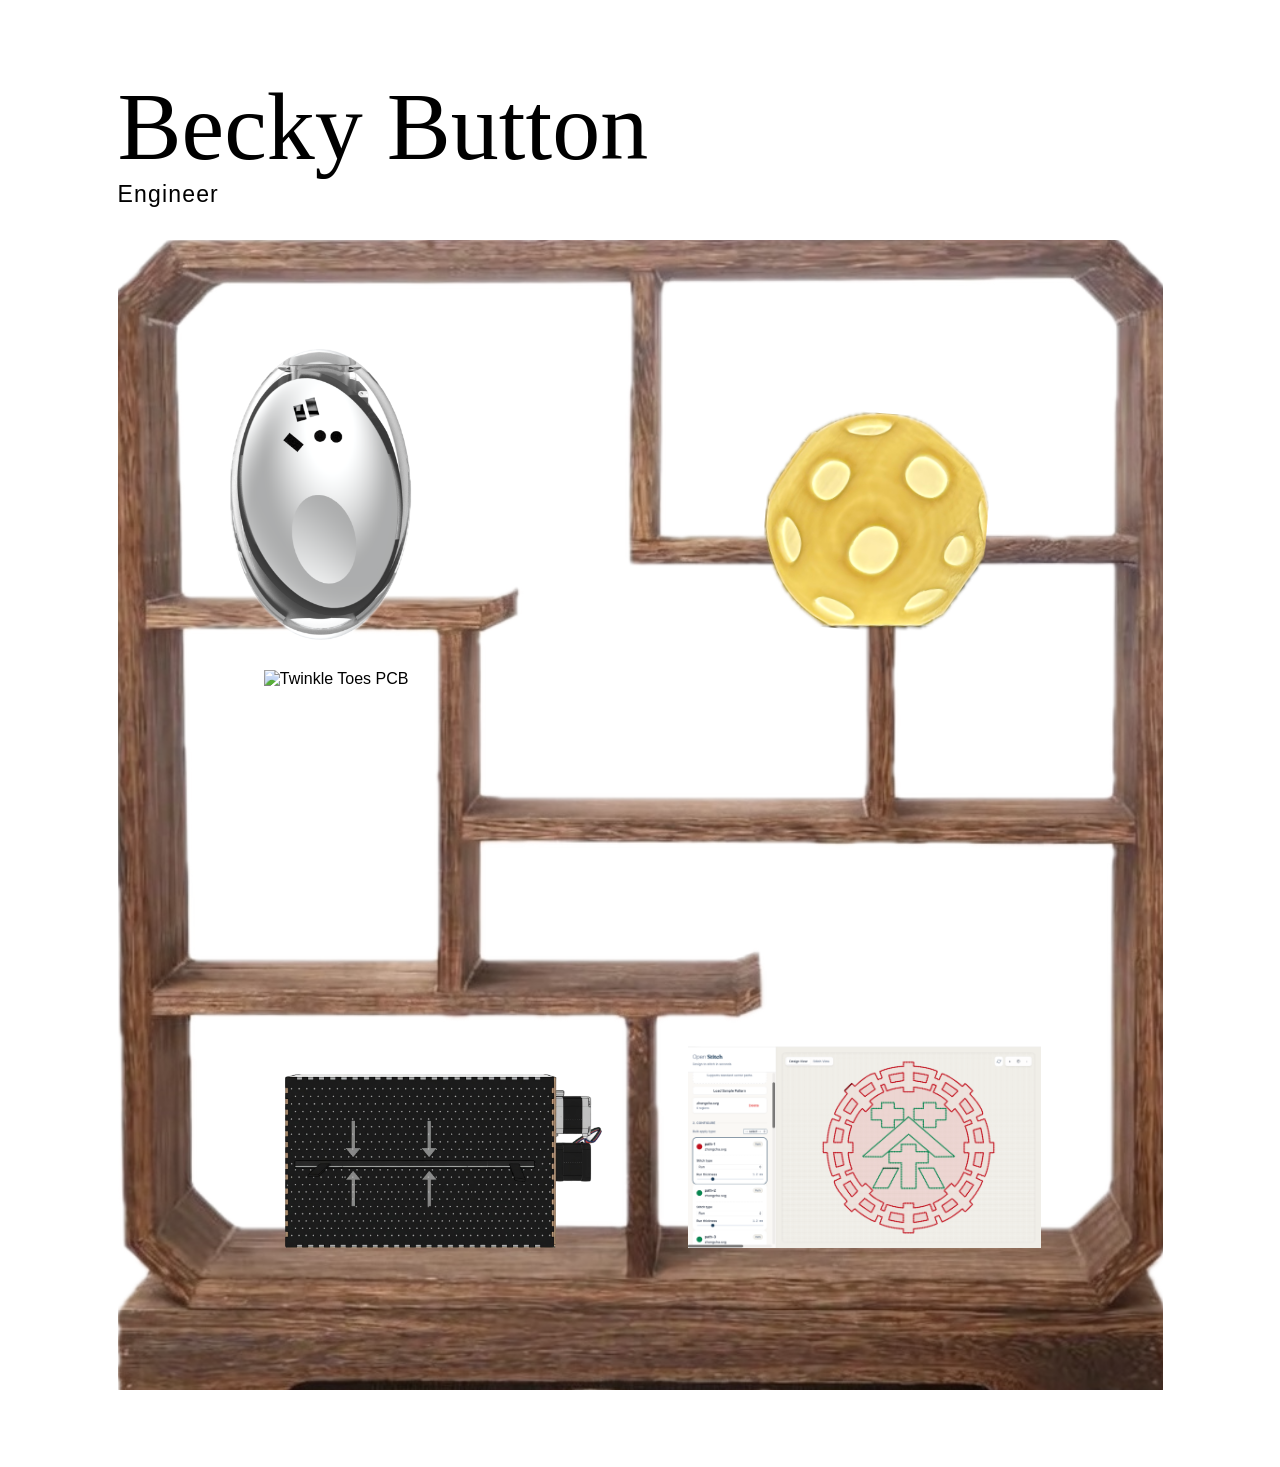
==== index.html @ abdf3cfd "Initial commit" ====
<!DOCTYPE html>
<html lang="en">
<head>
  <meta charset="UTF-8" />
  <meta name="viewport" content="width=device-width, initial-scale=1.0" />
  <title>Becky Button</title>
  <style>
    *, *::before, *::after { box-sizing: border-box; margin: 0; padding: 0; }

    body {
      background: #fff;
      font-family: sans-serif;
      min-height: 100vh;
    }

    .page {
      max-width: 1165px;
      margin: 0 auto;
      padding: clamp(24px, 6vw, 80px) clamp(16px, 5vw, 60px);
    }

    /* ---- Header ---- */
    .site-header {
      margin-bottom: clamp(12px, 2.5vw, 32px);
    }

    .name {
      font-family: 'Baskerville', 'Palatino Linotype', serif;
      font-size: clamp(36px, 8.5vw, 96px);
      font-weight: normal;
      color: #000;
      line-height: 1.05;
    }

    .role {
      font-family: 'Futura', 'Century Gothic', sans-serif;
      font-size: clamp(13px, 1.8vw, 24px);
      font-weight: 500;
      color: #000;
      letter-spacing: 0.05em;
      margin-top: 0.15em;
    }

    /* ---- Shelf ---- */
    /* The shelf image is 817×899 — we lock that aspect ratio so items
       positioned in % always land in the right shelf compartments */
    .shelf {
      position: relative;
      width: 100%;
      aspect-ratio: 817 / 899;
      overflow: hidden;
    }

    /* Replicate the exact Figma crop: the shelf image is larger than its
       container and positioned with specific offsets — percentages keep
       this identical at every viewport width. */
    .shelf-bg {
      position: absolute;
      width: 126.32%;
      height: 114.67%;
      left: -13.71%;
      top: -8.4%;
      pointer-events: none;
      display: block;
    }

    /* ---- Project items (% coords relative to shelf) ----
       All values derived from Figma px positions offset by the shelf origin (348, 288).
       left%  = (item_left  - 348) / 817
       top%   = (item_top   - 288) / 899
       width% = item_width  / 817
       height%= item_height / 899                          */

    .project-item {
      position: absolute;
      cursor: pointer;
      transition: transform 0.18s ease, filter 0.18s ease;
    }
    .project-item:hover {
      transform: scale(1.07);
      filter: brightness(1.08) drop-shadow(0 4px 12px rgba(0,0,0,0.18));
      z-index: 10;
    }
    .project-item img {
      width: 100%;
      height: 100%;
      object-fit: cover;
      display: block;
    }

    /* Silver wearable device — top-left compartment */
    .proj-device {
      left:   10.77%;
      top:     9.5%;    /* pushed down to sit on shelf board */
      width:  17.38%;
      height: 25.25%;
    }

    /* Lamp — top-right compartment, slight rotation */
    .proj-pickleball {
      left:   61.20%;
      top:    14.3%;    /* shorter than puck so needs more offset to reach same board */
      width:  22.89%;
      height: 20.36%;   /* 183/899 */
      display: flex;
      align-items: center;
      justify-content: center;
    }
    .proj-pickleball .inner {
      transform: rotate(4.49deg);
      width: 93%;
      height: 93%;
    }
    .proj-pickleball .inner img { object-fit: cover; }

    /* Twinkle Toes PCB — middle-left compartment */
    .proj-twinkle {
      left:   14%;      /* shifted right to clear inner left frame */
      top:    37.37%;
      width:  19.71%;
      height: 26.92%;
    }

    /* Braille printer — bottom-left */
    .proj-led {
      left:   16%;      /* shifted right to clear inner left frame */
      top:    72.52%;
      width:  31.09%;   /* 254/817 */
      height: 15.13%;   /* 136/899 */
      overflow: hidden;
    }
    .proj-led img {
      position: absolute;
      width: 106.36%;
      height: 166.31%;
      left: -6.36%;
      top: -38.35%;
      object-fit: cover;
    }

    /* Tea app — bottom-right */
    .proj-tea {
      left:   54.59%;   /* (794-348)/817 */
      top:    70.08%;   /* (918-288)/899 */
      width:  33.78%;   /* 276/817 */
      height: 17.57%;   /* 158/899 */
      overflow: hidden;
    }
    .proj-tea img {
      position: absolute;
      width: 100%;
      height: 109.97%;
      left: 0;
      top: -9.97%;
    }

    /* ---- Modal ---- */
    .modal-overlay {
      display: none;
      position: fixed;
      inset: 0;
      background: rgba(0,0,0,0.55);
      z-index: 100;
      align-items: center;
      justify-content: center;
      padding: 16px;
    }
    .modal-overlay.open { display: flex; }

    .modal {
      background: #fff;
      border-radius: 4px;
      max-width: 560px;
      width: 100%;
      max-height: 90vh;
      overflow-y: auto;
      padding: clamp(24px, 5vw, 44px);
      position: relative;
      box-shadow: 0 8px 40px rgba(0,0,0,0.18);
    }

    .modal-close {
      position: absolute;
      top: 14px;
      right: 18px;
      background: none;
      border: none;
      font-size: 22px;
      cursor: pointer;
      color: #555;
      line-height: 1;
      padding: 4px;
    }
    .modal-close:hover { color: #000; }

    .modal-image {
      width: 100%;
      max-height: 220px;
      object-fit: contain;
      margin-bottom: 20px;
      display: block;
    }

    .modal-title {
      font-family: 'Baskerville', 'Palatino Linotype', serif;
      font-size: clamp(22px, 4vw, 32px);
      font-weight: normal;
      color: #000;
      margin-bottom: 8px;
    }

    .modal-tags {
      display: flex;
      flex-wrap: wrap;
      gap: 6px;
      margin-bottom: 14px;
    }
    .modal-tag {
      font-family: 'Futura', 'Century Gothic', sans-serif;
      font-size: 11px;
      font-weight: 500;
      letter-spacing: 0.08em;
      text-transform: uppercase;
      color: #666;
      border: 1px solid #ccc;
      border-radius: 2px;
      padding: 3px 8px;
    }

    .modal-desc {
      font-family: Georgia, 'Times New Roman', serif;
      font-size: clamp(14px, 2vw, 16px);
      line-height: 1.65;
      color: #333;
    }
  </style>
</head>
<body>

<div class="page">

  <header class="site-header">
    <h1 class="name">Becky Button</h1>
    <p class="role">Engineer</p>
  </header>

  <div class="shelf">
    <img class="shelf-bg" src="15e05ee9c5a6f8ea807161f338e129a3e200f260.png" alt="" />

    <div class="project-item proj-device" data-project="device">
      <img src="fdf3472b8e5757c0d00891bfd23f6e26236eea90.png" alt="Wearable device" />
    </div>

    <div class="project-item proj-pickleball" data-project="pickleball">
      <div class="inner">
        <img src="c52bd55dc40f4c41d59558c739b89c67c72d1523.png" alt="Pickleball sensor" />
      </div>
    </div>

    <div class="project-item proj-twinkle" data-project="twinkle">
      <img src="2e9c956df68310be3393d81b1a1d2290e4c0c469.png" alt="Twinkle Toes PCB" />
    </div>

    <div class="project-item proj-led" data-project="led">
      <img src="aa6b4d617f01a3a42998798e122c8e8a02d0b8be.png" alt="LED matrix panel" />
    </div>

    <div class="project-item proj-tea" data-project="tea">
      <img src="e617713c7713bde361e18ce07e459a3e6f1063e1.png" alt="Tea sourcing app" />
    </div>
  </div>

</div>

<!-- Modal -->
<div class="modal-overlay" id="modal-overlay" role="dialog" aria-modal="true">
  <div class="modal" id="modal">
    <button class="modal-close" id="modal-close" aria-label="Close">&#x2715;</button>
    <img class="modal-image" id="modal-image" src="" alt="" />
    <h2 class="modal-title" id="modal-title"></h2>
    <div class="modal-tags" id="modal-tags"></div>
    <p class="modal-desc" id="modal-desc"></p>
  </div>
</div>

<script>
  const projects = {
    device: {
      image: "fdf3472b8e5757c0d00891bfd23f6e26236eea90.png",
      title: "Puck v0 - Era Labs",
      tags: ["PCB Design"],
      description: "Designed the PCB for this wearble device "
    },
    pickleball: {
      image: "c52bd55dc40f4c41d59558c739b89c67c72d1523.png",
      title: "Lamp",
      tags: ["Fusion 360"],
      description: "I designed this 3D printed lamp, thats all."
    },
    twinkle: {
      image: "2e9c956df68310be3393d81b1a1d2290e4c0c469.png",
      title: "Twinkle Toes",
      tags: ["PCB Design", "Firmware", "Synthesizer"],
      description: "A foot shaped reprogrammable guitar pedal"
    },
    led: {
      image: "aa6b4d617f01a3a42998798e122c8e8a02d0b8be.png",
      title: "Braille Printer",
      tags: ["Design", "Electrical Engineering"],
      description: ""
    },
    tea: {
      image: "e617713c7713bde361e18ce07e459a3e6f1063e1.png",
      title: "Embroidery Digitizer",
      tags: ["Product Design", "UI/UX", "Full-Stack"],
      description: "An embroidery digitizer that converts designs to embroidery patterns."
    }
  };

  const overlay  = document.getElementById("modal-overlay");
  const modalImg = document.getElementById("modal-image");
  const modalTitle = document.getElementById("modal-title");
  const modalTags  = document.getElementById("modal-tags");
  const modalDesc  = document.getElementById("modal-desc");

  function openModal(key) {
    const p = projects[key];
    if (!p) return;
    modalImg.src = p.image;
    modalImg.alt = p.title;
    modalTitle.textContent = p.title;
    modalDesc.textContent  = p.description;
    modalTags.innerHTML = p.tags.map(t => `<span class="modal-tag">${t}</span>`).join("");
    overlay.classList.add("open");
    document.body.style.overflow = "hidden";
  }

  function closeModal() {
    overlay.classList.remove("open");
    document.body.style.overflow = "";
  }

  document.querySelectorAll(".project-item").forEach(el => {
    el.addEventListener("click", () => openModal(el.dataset.project));
  });

  document.getElementById("modal-close").addEventListener("click", closeModal);
  overlay.addEventListener("click", e => { if (e.target === overlay) closeModal(); });
  document.addEventListener("keydown", e => { if (e.key === "Escape") closeModal(); });
</script>

</body>
</html>
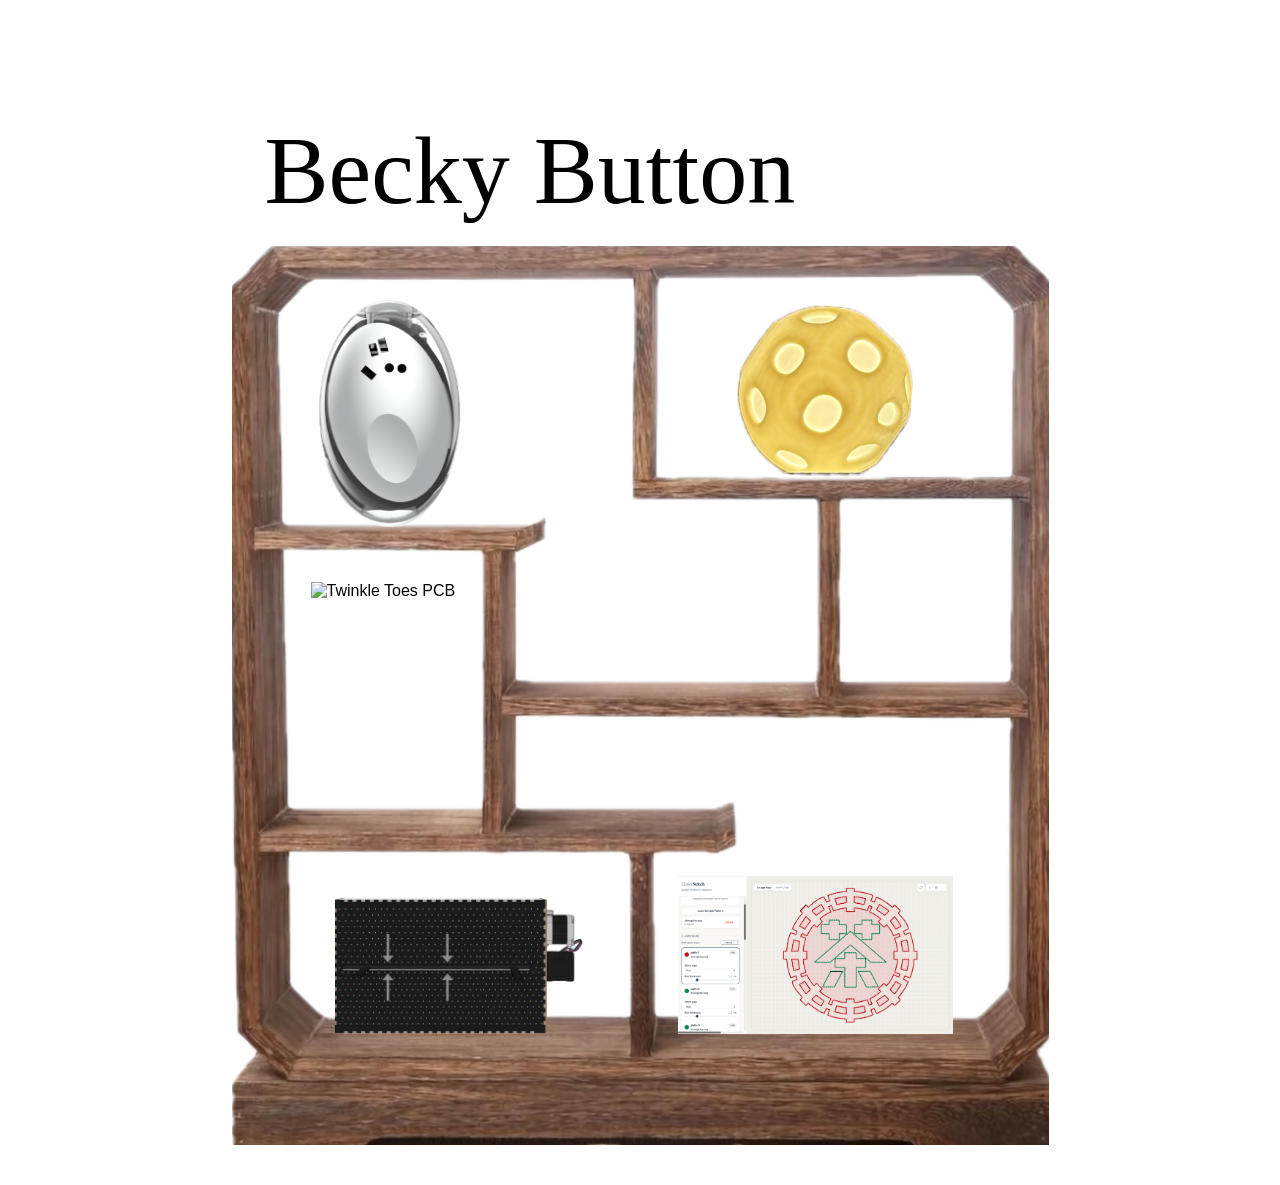
==== commit c95fb8b1: "updated the portfolio" ====
--- a/index.html
+++ b/index.html
@@ -13,20 +13,28 @@
       min-height: 100vh;
     }
 
+    /* Outer page — 15% side padding keeps shelf inset from viewport edges */
     .page {
-      max-width: 1165px;
+      padding: 0 15% 40px;
+    }
+
+    /* Content block — shelf + header, centred at any viewport width.
+       Max width matches the Figma shelf width (817px). */
+    .content-wrap {
+      max-width: 817px;
       margin: 0 auto;
-      padding: clamp(24px, 6vw, 80px) clamp(16px, 5vw, 60px);
+      padding-top: clamp(20px, 10.4vw, 121px); /* 10.4vw = 121px at 1165px viewport */
     }
 
     /* ---- Header ---- */
     .site-header {
-      margin-bottom: clamp(12px, 2.5vw, 32px);
+      margin-bottom: clamp(8px, 2vw, 24px);
+      padding-left: clamp(4px, 4.04%, 33px); /* Figma: text at 381px, shelf at 348px → 33px offset */
     }
 
     .name {
       font-family: 'Baskerville', 'Palatino Linotype', serif;
-      font-size: clamp(36px, 8.5vw, 96px);
+      font-size: clamp(32px, 8.2vw, 96px);
       font-weight: normal;
       color: #000;
       line-height: 1.05;
@@ -34,7 +42,7 @@
 
     .role {
       font-family: 'Futura', 'Century Gothic', sans-serif;
-      font-size: clamp(13px, 1.8vw, 24px);
+      font-size: clamp(12px, 2.1vw, 24px);
       font-weight: 500;
       color: #000;
       letter-spacing: 0.05em;
@@ -42,13 +50,12 @@
     }
 
     /* ---- Shelf ---- */
-    /* The shelf image is 817×899 — we lock that aspect ratio so items
-       positioned in % always land in the right shelf compartments */
     .shelf {
       position: relative;
       width: 100%;
       aspect-ratio: 817 / 899;
       overflow: hidden;
+      margin-top: clamp(8px, 2vw, 24px);
     }
 
     /* Replicate the exact Figma crop: the shelf image is larger than its
@@ -90,18 +97,18 @@
 
     /* Silver wearable device — top-left compartment */
     .proj-device {
-      left:   10.77%;
-      top:     9.5%;    /* pushed down to sit on shelf board */
-      width:  17.38%;
-      height: 25.25%;
+      left:   10.77%;  /* (436-348)/817 */
+      bottom: 68.74%;  /* (899-54-227)/899 */
+      width:  17.38%;  /* 142/817 */
+      height: 25.25%;  /* 227/899 */
     }
 
     /* Lamp — top-right compartment, slight rotation */
     .proj-pickleball {
-      left:   61.20%;
-      top:    14.3%;    /* shorter than puck so needs more offset to reach same board */
-      width:  22.89%;
-      height: 20.36%;   /* 183/899 */
+      left:   61.20%;  /* (848-348)/817 */
+      bottom: 73.58%;  /* (899-54-183)/899 */
+      width:  22.90%;  /* 187/817 */
+      height: 20.41%;  /* 183/899 */
       display: flex;
       align-items: center;
       justify-content: center;
@@ -115,18 +122,18 @@
 
     /* Twinkle Toes PCB — middle-left compartment */
     .proj-twinkle {
-      left:   14%;      /* shifted right to clear inner left frame */
-      top:    37.37%;
-      width:  19.71%;
-      height: 26.92%;
+      left:   9.67%;   /* (427-348)/817 */
+      bottom: 35.71%;  /* (899-336-242)/899 */
+      width:  19.71%;  /* 161/817 */
+      height: 26.92%;  /* 242/899 */
     }
 
     /* Braille printer — bottom-left */
     .proj-led {
-      left:   16%;      /* shifted right to clear inner left frame */
-      top:    72.52%;
-      width:  31.09%;   /* 254/817 */
-      height: 15.13%;   /* 136/899 */
+      left:   12.61%;  /* (451-348)/817 */
+      bottom: 12.35%;  /* (899-652-136)/899 */
+      width:  31.09%;  /* 254/817 */
+      height: 15.13%;  /* 136/899 */
       overflow: hidden;
     }
     .proj-led img {
@@ -141,7 +148,7 @@
     /* Tea app — bottom-right */
     .proj-tea {
       left:   54.59%;   /* (794-348)/817 */
-      top:    70.08%;   /* (918-288)/899 */
+      bottom: 12.35%;   /* anchored to shelf board */
       width:  33.78%;   /* 276/817 */
       height: 17.57%;   /* 158/899 */
       overflow: hidden;
@@ -233,15 +240,40 @@
       line-height: 1.65;
       color: #333;
     }
+
+    .modal-links {
+      display: flex;
+      flex-wrap: wrap;
+      gap: 10px;
+      margin-top: 18px;
+    }
+
+    .modal-link-btn {
+      font-family: 'Futura', 'Century Gothic', sans-serif;
+      font-size: 11px;
+      font-weight: 500;
+      letter-spacing: 0.1em;
+      text-transform: uppercase;
+      color: #000;
+      border: 1px solid #000;
+      border-radius: 2px;
+      padding: 7px 16px;
+      text-decoration: none;
+      transition: background 0.15s ease, color 0.15s ease;
+    }
+    .modal-link-btn:hover {
+      background: #000;
+      color: #fff;
+    }
   </style>
 </head>
 <body>
 
 <div class="page">
+ <div class="content-wrap">
 
   <header class="site-header">
     <h1 class="name">Becky Button</h1>
-    <p class="role">Engineer</p>
   </header>
 
   <div class="shelf">
@@ -270,6 +302,7 @@
     </div>
   </div>
 
+ </div><!-- /.content-wrap -->
 </div>
 
 <!-- Modal -->
@@ -280,6 +313,7 @@
     <h2 class="modal-title" id="modal-title"></h2>
     <div class="modal-tags" id="modal-tags"></div>
     <p class="modal-desc" id="modal-desc"></p>
+    <div class="modal-links" id="modal-links"></div>
   </div>
 </div>
 
@@ -289,31 +323,37 @@
       image: "fdf3472b8e5757c0d00891bfd23f6e26236eea90.png",
       title: "Puck v0 - Era Labs",
       tags: ["PCB Design"],
-      description: "Designed the PCB for this wearble device "
+      description: "Custom PCB designed for a wearable — full schematic capture, component selection, and layout optimized for a compact form factor.",
+      link: { label: "Link", url: "https://era.world" }
     },
     pickleball: {
       image: "c52bd55dc40f4c41d59558c739b89c67c72d1523.png",
       title: "Lamp",
       tags: ["Fusion 360"],
-      description: "I designed this 3D printed lamp, thats all."
+      description: "Parametric lamp designed in Fusion 360 and 3D printed."
     },
     twinkle: {
       image: "2e9c956df68310be3393d81b1a1d2290e4c0c469.png",
       title: "Twinkle Toes",
       tags: ["PCB Design", "Firmware", "Synthesizer"],
-      description: "A foot shaped reprogrammable guitar pedal"
+      description: "Open-source, foot-shaped guitar pedal with a reprogrammable Daisy Seed Microcontroller. Custom PCB layout, hand assembly, and firmware.",
+      link: { label: "GitHub", url: "https://github.com/EinsteinUnicorn/TwinkleToes" }
     },
     led: {
       image: "aa6b4d617f01a3a42998798e122c8e8a02d0b8be.png",
       title: "Braille Printer",
       tags: ["Design", "Electrical Engineering"],
-      description: ""
+      description: "Electromechanical braille embosser prototype. I designed the electro-mechanical parts of this and in collaboration with a team, we developed the printing software stack."
     },
     tea: {
       image: "e617713c7713bde361e18ce07e459a3e6f1063e1.png",
       title: "Embroidery Digitizer",
       tags: ["Product Design", "UI/UX", "Full-Stack"],
-      description: "An embroidery digitizer that converts designs to embroidery patterns."
+      description: "Full-stack web app that converts design images into machine-readable embroidery files via a custom vectorization pipeline. React frontend, Node backend, live on Vercel.",
+      links: [
+        { label: "Live Project", url: "https://open-stitched.vercel.app" },
+        { label: "X", url: "https://x.com/becky_button/status/2040687970085167253?s=20" }
+      ]
     }
   };
 
@@ -322,6 +362,7 @@
   const modalTitle = document.getElementById("modal-title");
   const modalTags  = document.getElementById("modal-tags");
   const modalDesc  = document.getElementById("modal-desc");
+  const modalLinks = document.getElementById("modal-links");
 
   function openModal(key) {
     const p = projects[key];
@@ -331,6 +372,10 @@
     modalTitle.textContent = p.title;
     modalDesc.textContent  = p.description;
     modalTags.innerHTML = p.tags.map(t => `<span class="modal-tag">${t}</span>`).join("");
+    const allLinks = p.links || (p.link ? [p.link] : []);
+    modalLinks.innerHTML = allLinks.map(l =>
+      `<a class="modal-link-btn" href="${l.url}" target="_blank" rel="noopener noreferrer">${l.label}</a>`
+    ).join("");
     overlay.classList.add("open");
     document.body.style.overflow = "hidden";
   }
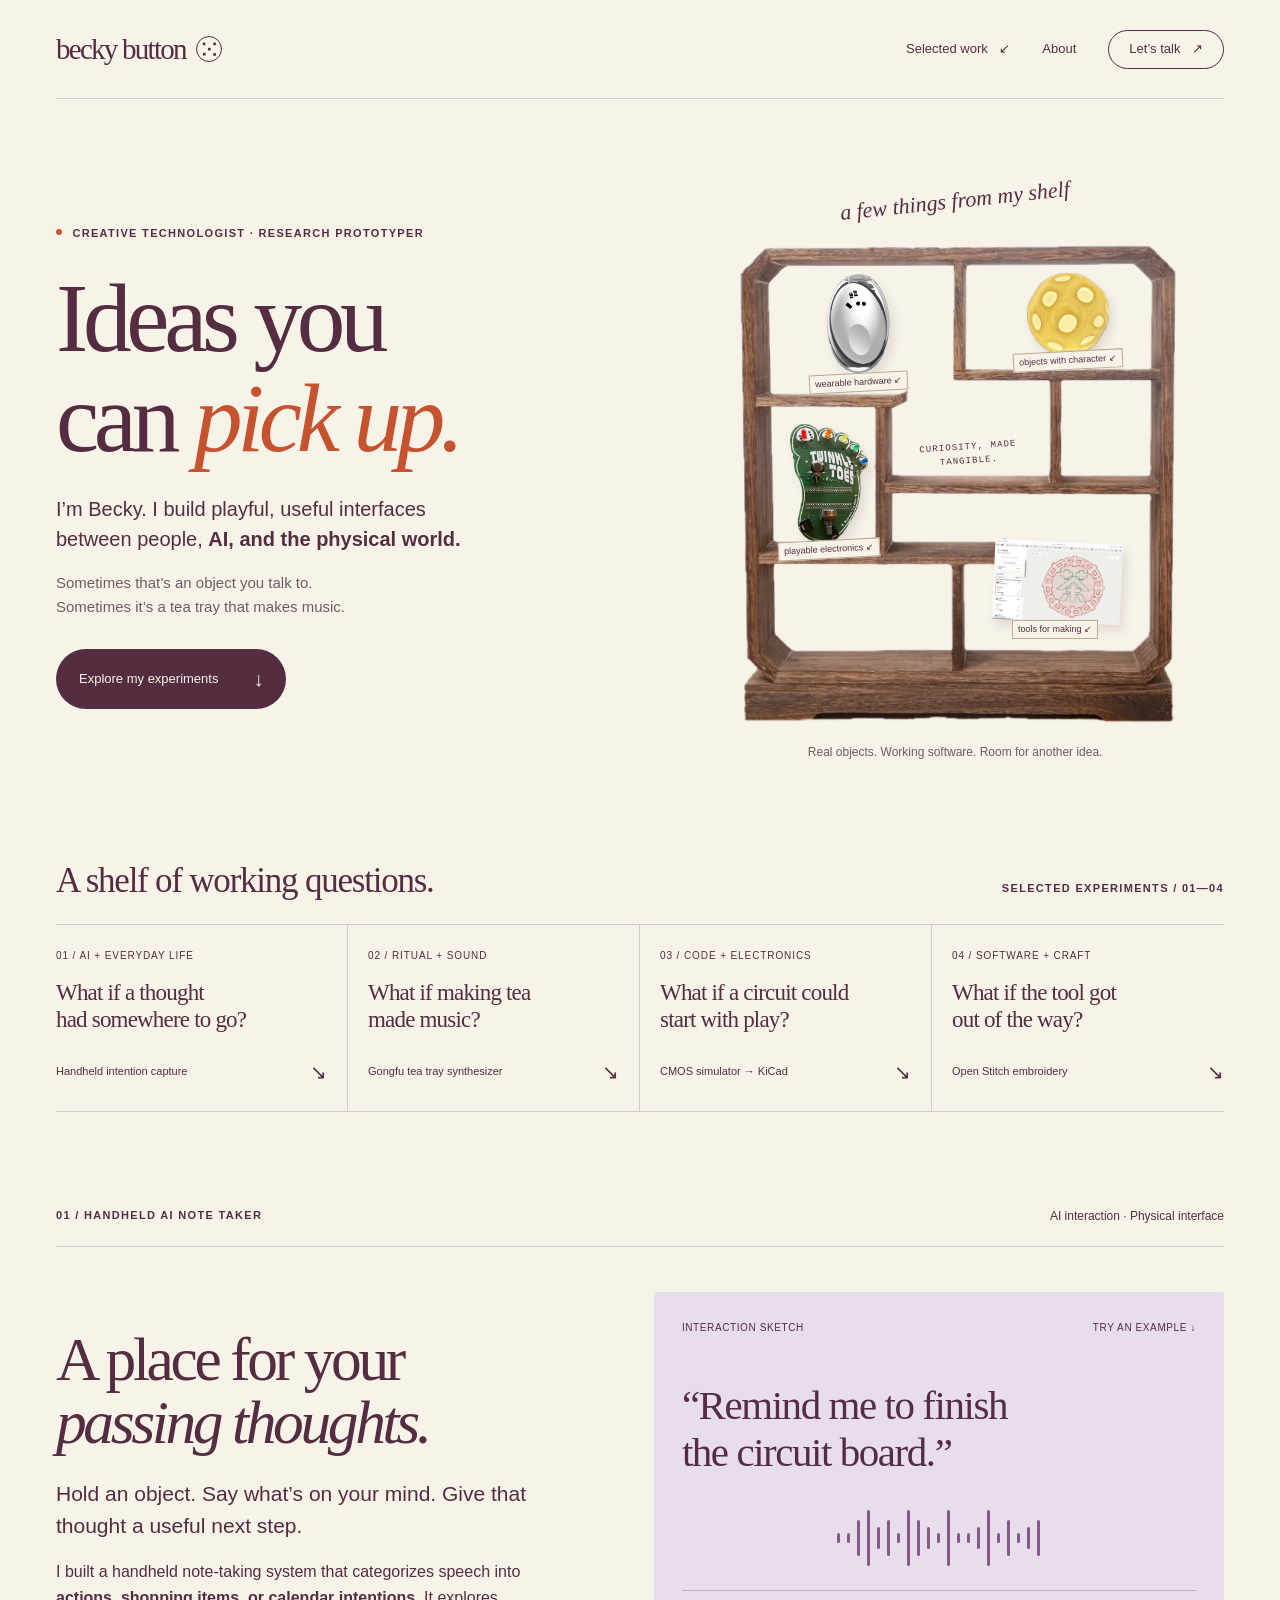
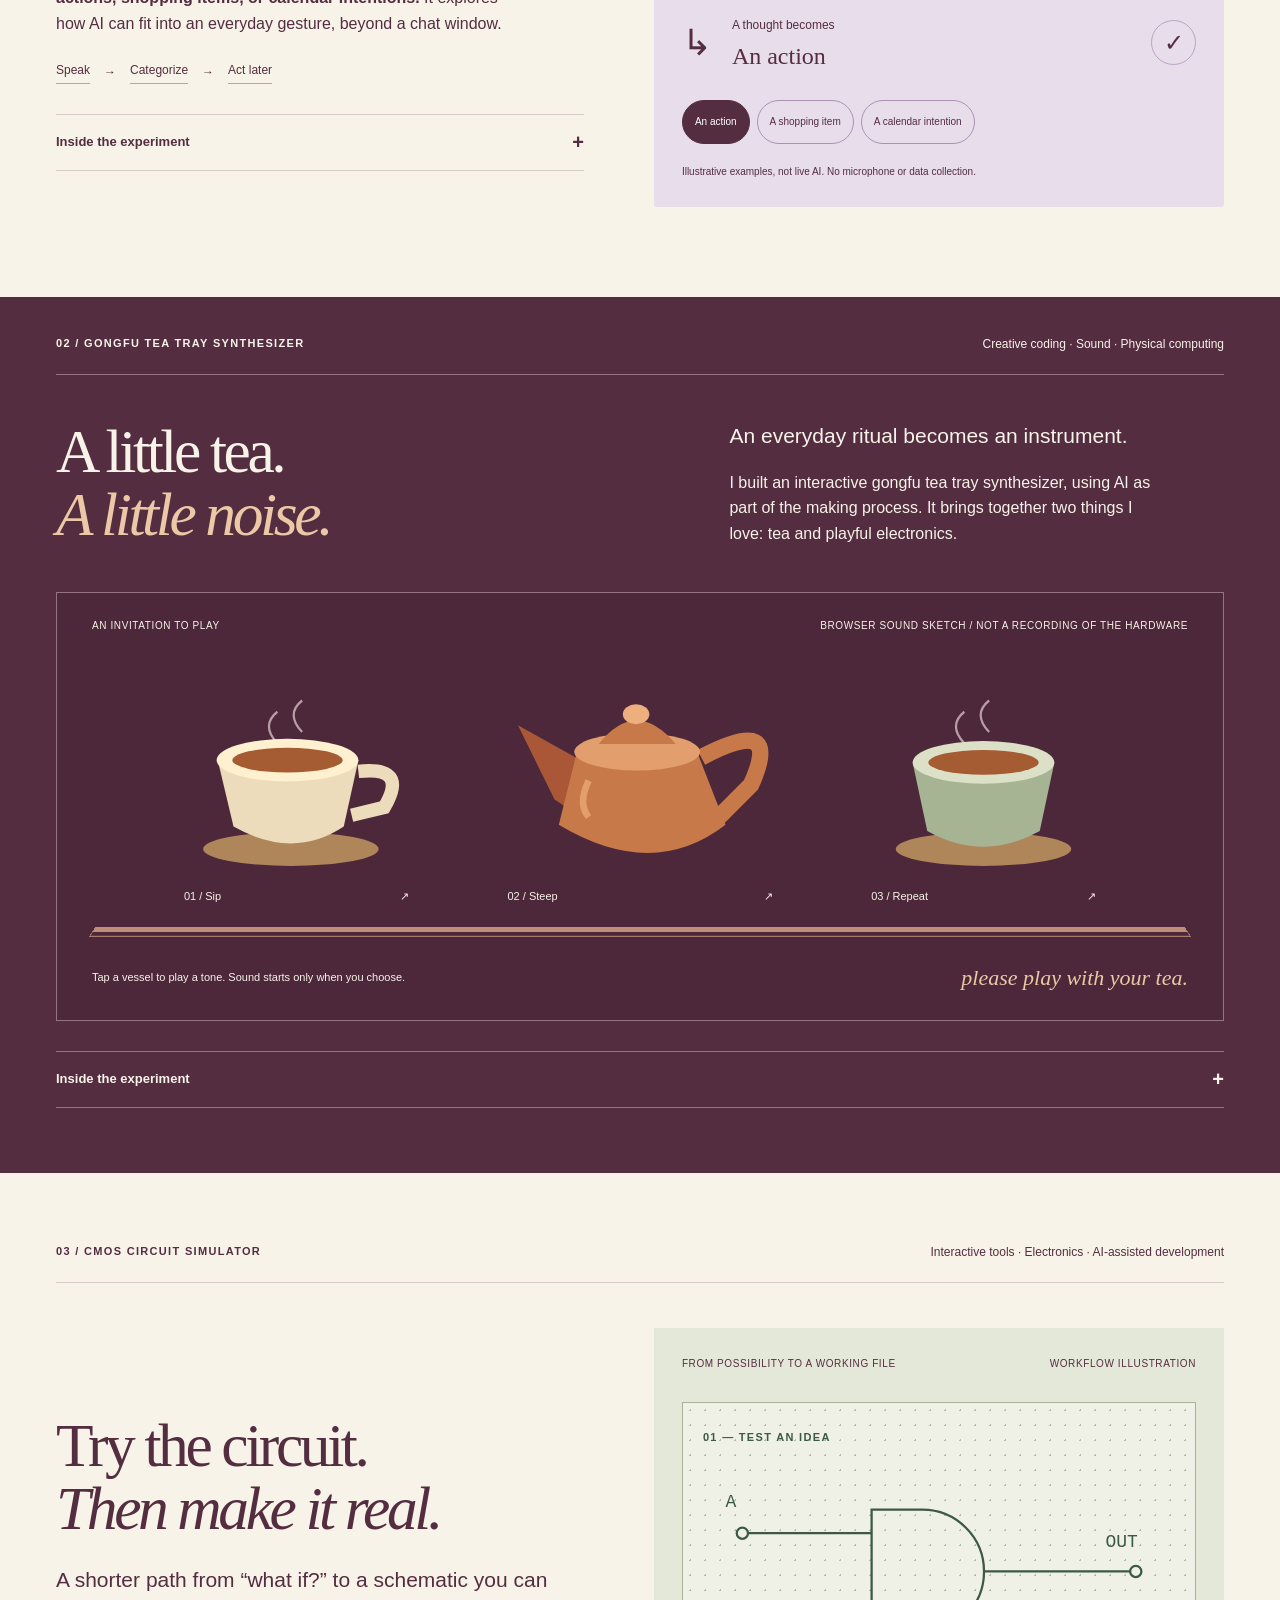
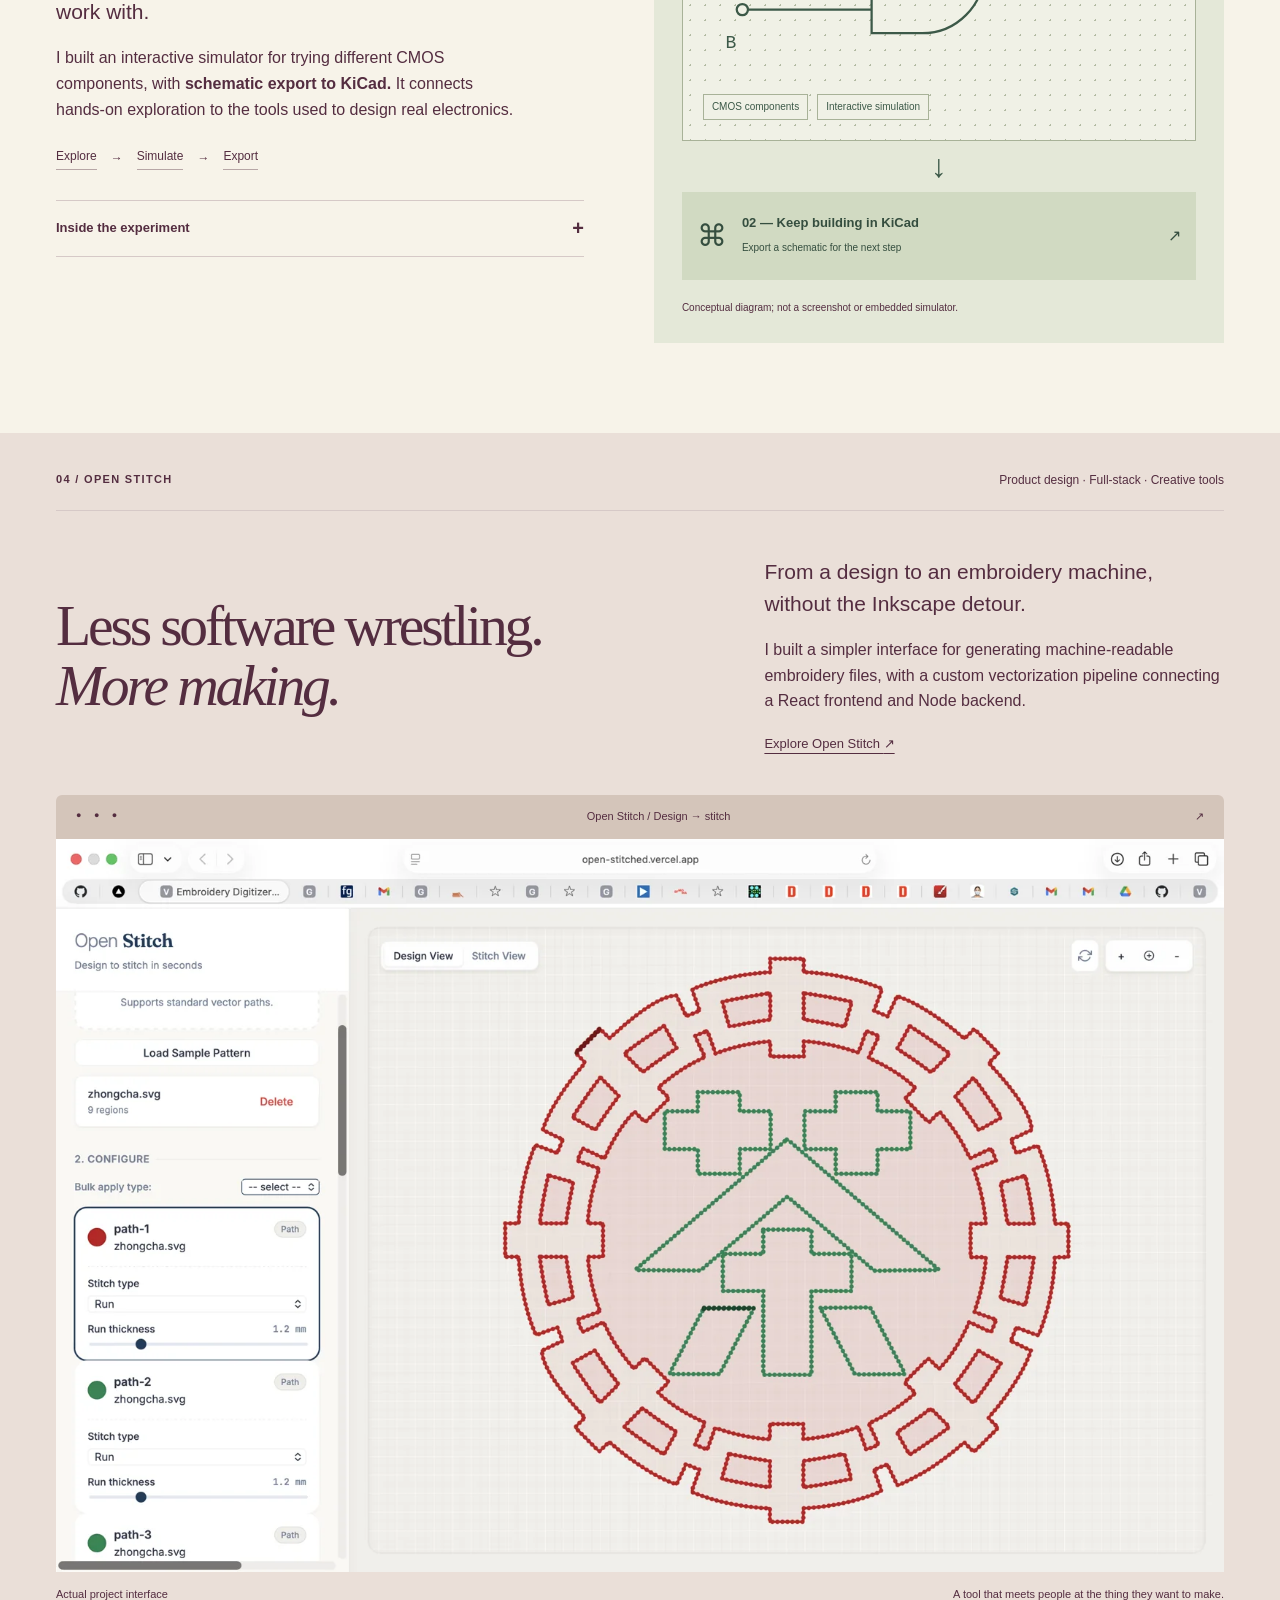
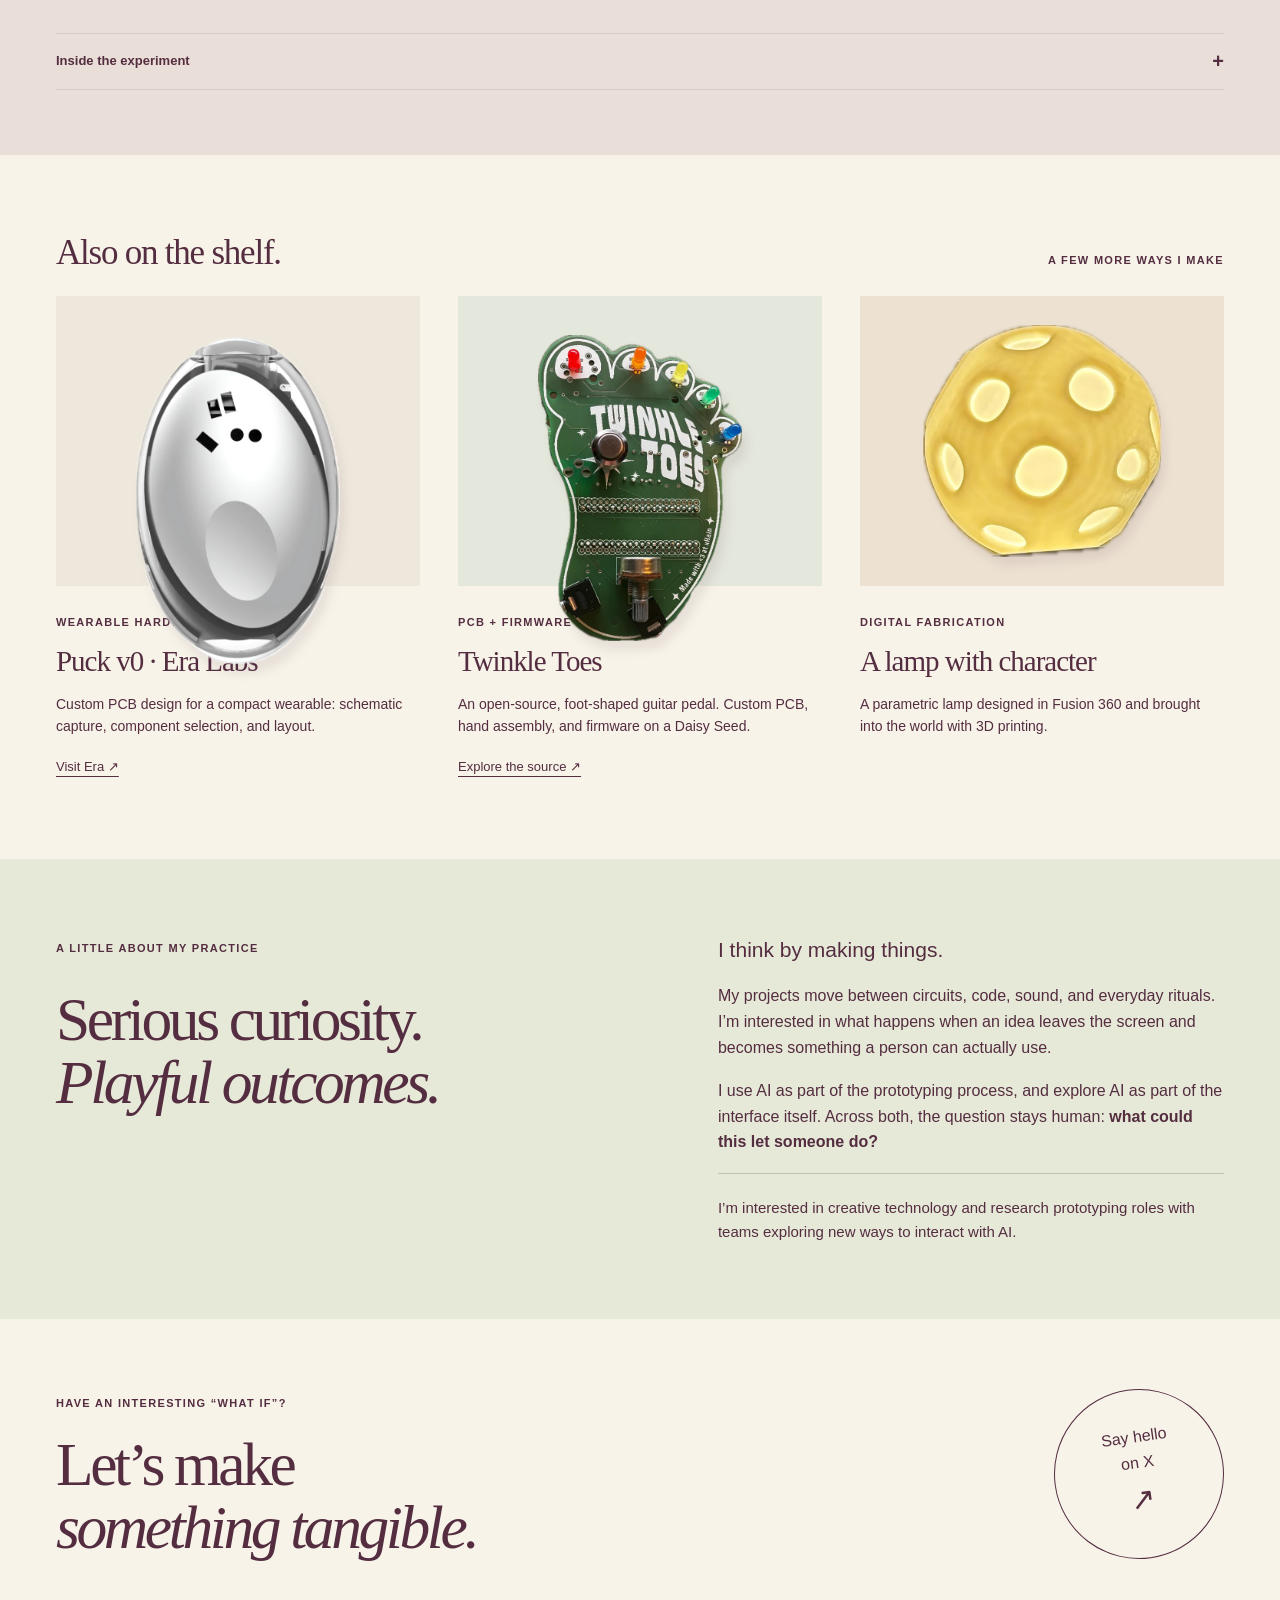
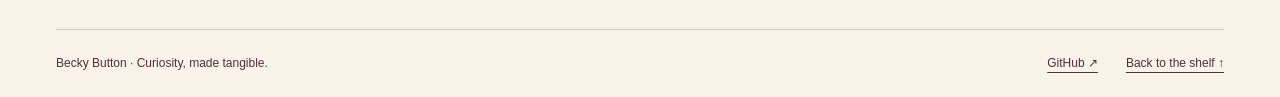
==== commit 3c29d203: "Redesign portfolio around creative technology and research prototypes" ====
--- a/index.html
+++ b/index.html
@@ -1,398 +1,92 @@
-<!DOCTYPE html>
+<!doctype html>
 <html lang="en">
 <head>
-  <meta charset="UTF-8" />
-  <meta name="viewport" content="width=device-width, initial-scale=1.0" />
-  <title>Becky Button</title>
-  <style>
-    *, *::before, *::after { box-sizing: border-box; margin: 0; padding: 0; }
-
-    body {
-      background: #fff;
-      font-family: sans-serif;
-      min-height: 100vh;
-    }
-
-    /* Outer page — 15% side padding keeps shelf inset from viewport edges */
-    .page {
-      padding: 0 15% 40px;
-    }
-
-    /* Content block — shelf + header, centred at any viewport width.
-       Max width matches the Figma shelf width (817px). */
-    .content-wrap {
-      max-width: 817px;
-      margin: 0 auto;
-      padding-top: clamp(20px, 10.4vw, 121px); /* 10.4vw = 121px at 1165px viewport */
-    }
-
-    /* ---- Header ---- */
-    .site-header {
-      margin-bottom: clamp(8px, 2vw, 24px);
-      padding-left: clamp(4px, 4.04%, 33px); /* Figma: text at 381px, shelf at 348px → 33px offset */
-    }
-
-    .name {
-      font-family: 'Baskerville', 'Palatino Linotype', serif;
-      font-size: clamp(32px, 8.2vw, 96px);
-      font-weight: normal;
-      color: #000;
-      line-height: 1.05;
-    }
-
-    .role {
-      font-family: 'Futura', 'Century Gothic', sans-serif;
-      font-size: clamp(12px, 2.1vw, 24px);
-      font-weight: 500;
-      color: #000;
-      letter-spacing: 0.05em;
-      margin-top: 0.15em;
-    }
-
-    /* ---- Shelf ---- */
-    .shelf {
-      position: relative;
-      width: 100%;
-      aspect-ratio: 817 / 899;
-      overflow: hidden;
-      margin-top: clamp(8px, 2vw, 24px);
-    }
-
-    /* Replicate the exact Figma crop: the shelf image is larger than its
-       container and positioned with specific offsets — percentages keep
-       this identical at every viewport width. */
-    .shelf-bg {
-      position: absolute;
-      width: 126.32%;
-      height: 114.67%;
-      left: -13.71%;
-      top: -8.4%;
-      pointer-events: none;
-      display: block;
-    }
-
-    /* ---- Project items (% coords relative to shelf) ----
-       All values derived from Figma px positions offset by the shelf origin (348, 288).
-       left%  = (item_left  - 348) / 817
-       top%   = (item_top   - 288) / 899
-       width% = item_width  / 817
-       height%= item_height / 899                          */
-
-    .project-item {
-      position: absolute;
-      cursor: pointer;
-      transition: transform 0.18s ease, filter 0.18s ease;
-    }
-    .project-item:hover {
-      transform: scale(1.07);
-      filter: brightness(1.08) drop-shadow(0 4px 12px rgba(0,0,0,0.18));
-      z-index: 10;
-    }
-    .project-item img {
-      width: 100%;
-      height: 100%;
-      object-fit: cover;
-      display: block;
-    }
-
-    /* Silver wearable device — top-left compartment */
-    .proj-device {
-      left:   10.77%;  /* (436-348)/817 */
-      bottom: 68.74%;  /* (899-54-227)/899 */
-      width:  17.38%;  /* 142/817 */
-      height: 25.25%;  /* 227/899 */
-    }
-
-    /* Lamp — top-right compartment, slight rotation */
-    .proj-pickleball {
-      left:   61.20%;  /* (848-348)/817 */
-      bottom: 73.58%;  /* (899-54-183)/899 */
-      width:  22.90%;  /* 187/817 */
-      height: 20.41%;  /* 183/899 */
-      display: flex;
-      align-items: center;
-      justify-content: center;
-    }
-    .proj-pickleball .inner {
-      transform: rotate(4.49deg);
-      width: 93%;
-      height: 93%;
-    }
-    .proj-pickleball .inner img { object-fit: cover; }
-
-    /* Twinkle Toes PCB — middle-left compartment */
-    .proj-twinkle {
-      left:   9.67%;   /* (427-348)/817 */
-      bottom: 35.71%;  /* (899-336-242)/899 */
-      width:  19.71%;  /* 161/817 */
-      height: 26.92%;  /* 242/899 */
-    }
-
-    /* Braille printer — bottom-left */
-    .proj-led {
-      left:   12.61%;  /* (451-348)/817 */
-      bottom: 12.35%;  /* (899-652-136)/899 */
-      width:  31.09%;  /* 254/817 */
-      height: 15.13%;  /* 136/899 */
-      overflow: hidden;
-    }
-    .proj-led img {
-      position: absolute;
-      width: 106.36%;
-      height: 166.31%;
-      left: -6.36%;
-      top: -38.35%;
-      object-fit: cover;
-    }
-
-    /* Tea app — bottom-right */
-    .proj-tea {
-      left:   54.59%;   /* (794-348)/817 */
-      bottom: 12.35%;   /* anchored to shelf board */
-      width:  33.78%;   /* 276/817 */
-      height: 17.57%;   /* 158/899 */
-      overflow: hidden;
-    }
-    .proj-tea img {
-      position: absolute;
-      width: 100%;
-      height: 109.97%;
-      left: 0;
-      top: -9.97%;
-    }
-
-    /* ---- Modal ---- */
-    .modal-overlay {
-      display: none;
-      position: fixed;
-      inset: 0;
-      background: rgba(0,0,0,0.55);
-      z-index: 100;
-      align-items: center;
-      justify-content: center;
-      padding: 16px;
-    }
-    .modal-overlay.open { display: flex; }
-
-    .modal {
-      background: #fff;
-      border-radius: 4px;
-      max-width: 560px;
-      width: 100%;
-      max-height: 90vh;
-      overflow-y: auto;
-      padding: clamp(24px, 5vw, 44px);
-      position: relative;
-      box-shadow: 0 8px 40px rgba(0,0,0,0.18);
-    }
-
-    .modal-close {
-      position: absolute;
-      top: 14px;
-      right: 18px;
-      background: none;
-      border: none;
-      font-size: 22px;
-      cursor: pointer;
-      color: #555;
-      line-height: 1;
-      padding: 4px;
-    }
-    .modal-close:hover { color: #000; }
-
-    .modal-image {
-      width: 100%;
-      max-height: 220px;
-      object-fit: contain;
-      margin-bottom: 20px;
-      display: block;
-    }
-
-    .modal-title {
-      font-family: 'Baskerville', 'Palatino Linotype', serif;
-      font-size: clamp(22px, 4vw, 32px);
-      font-weight: normal;
-      color: #000;
-      margin-bottom: 8px;
-    }
-
-    .modal-tags {
-      display: flex;
-      flex-wrap: wrap;
-      gap: 6px;
-      margin-bottom: 14px;
-    }
-    .modal-tag {
-      font-family: 'Futura', 'Century Gothic', sans-serif;
-      font-size: 11px;
-      font-weight: 500;
-      letter-spacing: 0.08em;
-      text-transform: uppercase;
-      color: #666;
-      border: 1px solid #ccc;
-      border-radius: 2px;
-      padding: 3px 8px;
-    }
-
-    .modal-desc {
-      font-family: Georgia, 'Times New Roman', serif;
-      font-size: clamp(14px, 2vw, 16px);
-      line-height: 1.65;
-      color: #333;
-    }
-
-    .modal-links {
-      display: flex;
-      flex-wrap: wrap;
-      gap: 10px;
-      margin-top: 18px;
-    }
-
-    .modal-link-btn {
-      font-family: 'Futura', 'Century Gothic', sans-serif;
-      font-size: 11px;
-      font-weight: 500;
-      letter-spacing: 0.1em;
-      text-transform: uppercase;
-      color: #000;
-      border: 1px solid #000;
-      border-radius: 2px;
-      padding: 7px 16px;
-      text-decoration: none;
-      transition: background 0.15s ease, color 0.15s ease;
-    }
-    .modal-link-btn:hover {
-      background: #000;
-      color: #fff;
-    }
-  </style>
+  <meta charset="utf-8">
+  <meta name="viewport" content="width=device-width, initial-scale=1">
+  <meta name="theme-color" content="#f7f3e9">
+  <title>Becky Button — Creative Technologist & Research Prototyper</title>
+  <meta name="description" content="Becky Button builds playful, useful interfaces between people, AI, and the physical world. Explore voice objects, a tea tray synthesizer, circuit tools, and embroidery software.">
+  <meta property="og:title" content="Becky Button — Ideas you can pick up.">
+  <meta property="og:description" content="Creative technology, AI experiments, and physical interfaces. A shelf of working questions.">
+  <meta property="og:type" content="website">
+  <link rel="icon" href="assets/favicon.svg" type="image/svg+xml">
+  <link rel="stylesheet" href="styles.css">
+  <script src="script.js" defer></script>
 </head>
 <body>
-
-<div class="page">
- <div class="content-wrap">
-
-  <header class="site-header">
-    <h1 class="name">Becky Button</h1>
+  <a class="skip-link" href="#main">Skip to content</a>
+  <header class="site-header wrap">
+    <a class="wordmark" href="#" aria-label="Becky Button, home">becky button<span class="button-mark" aria-hidden="true">⁙</span></a>
+    <nav aria-label="Main navigation"><a href="#work">Selected work <span>↙</span></a><a href="#about">About</a><a class="contact-nav" href="#contact">Let’s talk <span>↗</span></a></nav>
   </header>
-
-  <div class="shelf">
-    <img class="shelf-bg" src="15e05ee9c5a6f8ea807161f338e129a3e200f260.png" alt="" />
-
-    <div class="project-item proj-device" data-project="device">
-      <img src="fdf3472b8e5757c0d00891bfd23f6e26236eea90.png" alt="Wearable device" />
-    </div>
-
-    <div class="project-item proj-pickleball" data-project="pickleball">
-      <div class="inner">
-        <img src="c52bd55dc40f4c41d59558c739b89c67c72d1523.png" alt="Pickleball sensor" />
+  <main id="main">
+    <section class="hero wrap" aria-labelledby="hero-title">
+      <div class="hero-copy">
+        <p class="eyebrow"><span class="dot"></span> Creative technologist · Research prototyper</p>
+        <h1 id="hero-title">Ideas you<br>can <em>pick up.</em></h1>
+        <p class="intro">I’m Becky. I build playful, useful interfaces between people, <strong>AI, and the physical world.</strong></p>
+        <p class="hero-note">Sometimes that’s an object you talk to.<br>Sometimes it’s a tea tray that makes music.</p>
+        <a class="pill" href="#work">Explore my experiments <span aria-hidden="true">↓</span></a>
       </div>
-    </div>
-
-    <div class="project-item proj-twinkle" data-project="twinkle">
-      <img src="2e9c956df68310be3393d81b1a1d2290e4c0c469.png" alt="Twinkle Toes PCB" />
-    </div>
-
-    <div class="project-item proj-led" data-project="led">
-      <img src="aa6b4d617f01a3a42998798e122c8e8a02d0b8be.png" alt="LED matrix panel" />
-    </div>
-
-    <div class="project-item proj-tea" data-project="tea">
-      <img src="e617713c7713bde361e18ce07e459a3e6f1063e1.png" alt="Tea sourcing app" />
-    </div>
-  </div>
-
- </div><!-- /.content-wrap -->
-</div>
-
-<!-- Modal -->
-<div class="modal-overlay" id="modal-overlay" role="dialog" aria-modal="true">
-  <div class="modal" id="modal">
-    <button class="modal-close" id="modal-close" aria-label="Close">&#x2715;</button>
-    <img class="modal-image" id="modal-image" src="" alt="" />
-    <h2 class="modal-title" id="modal-title"></h2>
-    <div class="modal-tags" id="modal-tags"></div>
-    <p class="modal-desc" id="modal-desc"></p>
-    <div class="modal-links" id="modal-links"></div>
-  </div>
-</div>
-
-<script>
-  const projects = {
-    device: {
-      image: "fdf3472b8e5757c0d00891bfd23f6e26236eea90.png",
-      title: "Puck v0 - Era Labs",
-      tags: ["PCB Design"],
-      description: "Custom PCB designed for a wearable — full schematic capture, component selection, and layout optimized for a compact form factor.",
-      link: { label: "Link", url: "https://era.world" }
-    },
-    pickleball: {
-      image: "c52bd55dc40f4c41d59558c739b89c67c72d1523.png",
-      title: "Lamp",
-      tags: ["Fusion 360"],
-      description: "Parametric lamp designed in Fusion 360 and 3D printed."
-    },
-    twinkle: {
-      image: "2e9c956df68310be3393d81b1a1d2290e4c0c469.png",
-      title: "Twinkle Toes",
-      tags: ["PCB Design", "Firmware", "Synthesizer"],
-      description: "Open-source, foot-shaped guitar pedal with a reprogrammable Daisy Seed Microcontroller. Custom PCB layout, hand assembly, and firmware.",
-      link: { label: "GitHub", url: "https://github.com/EinsteinUnicorn/TwinkleToes" }
-    },
-    led: {
-      image: "aa6b4d617f01a3a42998798e122c8e8a02d0b8be.png",
-      title: "Braille Printer",
-      tags: ["Design", "Electrical Engineering"],
-      description: "Electromechanical braille embosser prototype. I designed the electro-mechanical parts of this and in collaboration with a team, we developed the printing software stack."
-    },
-    tea: {
-      image: "e617713c7713bde361e18ce07e459a3e6f1063e1.png",
-      title: "Embroidery Digitizer",
-      tags: ["Product Design", "UI/UX", "Full-Stack"],
-      description: "Full-stack web app that converts design images into machine-readable embroidery files via a custom vectorization pipeline. React frontend, Node backend, live on Vercel.",
-      links: [
-        { label: "Live Project", url: "https://open-stitched.vercel.app" },
-        { label: "X", url: "https://x.com/becky_button/status/2040687970085167253?s=20" }
-      ]
-    }
-  };
-
-  const overlay  = document.getElementById("modal-overlay");
-  const modalImg = document.getElementById("modal-image");
-  const modalTitle = document.getElementById("modal-title");
-  const modalTags  = document.getElementById("modal-tags");
-  const modalDesc  = document.getElementById("modal-desc");
-  const modalLinks = document.getElementById("modal-links");
-
-  function openModal(key) {
-    const p = projects[key];
-    if (!p) return;
-    modalImg.src = p.image;
-    modalImg.alt = p.title;
-    modalTitle.textContent = p.title;
-    modalDesc.textContent  = p.description;
-    modalTags.innerHTML = p.tags.map(t => `<span class="modal-tag">${t}</span>`).join("");
-    const allLinks = p.links || (p.link ? [p.link] : []);
-    modalLinks.innerHTML = allLinks.map(l =>
-      `<a class="modal-link-btn" href="${l.url}" target="_blank" rel="noopener noreferrer">${l.label}</a>`
-    ).join("");
-    overlay.classList.add("open");
-    document.body.style.overflow = "hidden";
-  }
-
-  function closeModal() {
-    overlay.classList.remove("open");
-    document.body.style.overflow = "";
-  }
-
-  document.querySelectorAll(".project-item").forEach(el => {
-    el.addEventListener("click", () => openModal(el.dataset.project));
-  });
-
-  document.getElementById("modal-close").addEventListener("click", closeModal);
-  overlay.addEventListener("click", e => { if (e.target === overlay) closeModal(); });
-  document.addEventListener("keydown", e => { if (e.key === "Escape") closeModal(); });
-</script>
-
+      <div class="cabinet-scene">
+        <span class="handwritten cabinet-note">a few things from my shelf</span>
+        <div class="cabinet">
+          <img class="shelf" src="assets/shelf.webp" width="800" height="800" alt="">
+          <a href="#more-work" class="shelf-object shelf-puck" aria-label="Puck v0, wearable PCB — see more work"><img src="assets/puck.webp" alt="Silver Puck v0 wearable" width="499" height="800"><span>wearable hardware ↙</span></a>
+          <a href="#more-work" class="shelf-object shelf-lamp" aria-label="3D printed lamp — see more work"><img src="assets/lamp.webp" alt="Yellow spherical lamp" width="800" height="782"><span>objects with character ↙</span></a>
+          <a href="#more-work" class="shelf-object shelf-pedal" aria-label="Twinkle Toes guitar pedal — see more work"><img src="assets/twinkle-toes.webp" alt="Foot-shaped Twinkle Toes circuit board" width="532" height="800"><span>playable electronics ↙</span></a>
+          <a href="#embroidery" class="shelf-object shelf-stitch" aria-label="Open Stitch embroidery tool — read project"><img src="assets/embroidery.webp" alt="Open Stitch embroidery design interface" width="1600" height="1004"><span>tools for making ↙</span></a>
+          <span class="cabinet-label">CURIOSITY, MADE TANGIBLE.</span>
+        </div>
+        <p class="small cabinet-caption">Real objects. Working software. Room for another idea.</p>
+      </div>
+    </section>
+    <section id="work" class="work-index wrap" aria-labelledby="work-title">
+      <div class="section-heading"><h2 id="work-title">A shelf of working questions.</h2><span class="eyebrow">Selected experiments / 01—04</span></div>
+      <div class="index-grid">
+        <a href="#intention"><span class="index-number">01 / AI + everyday life</span><strong>What if a thought<br>had somewhere to go?</strong><span>Handheld intention capture <b>↘</b></span></a>
+        <a href="#tea"><span class="index-number">02 / Ritual + sound</span><strong>What if making tea<br>made music?</strong><span>Gongfu tea tray synthesizer <b>↘</b></span></a>
+        <a href="#circuits"><span class="index-number">03 / Code + electronics</span><strong>What if a circuit could<br>start with play?</strong><span>CMOS simulator → KiCad <b>↘</b></span></a>
+        <a href="#embroidery"><span class="index-number">04 / Software + craft</span><strong>What if the tool got<br>out of the way?</strong><span>Open Stitch embroidery <b>↘</b></span></a>
+      </div>
+    </section>
+    <section class="project intention wrap" id="intention" aria-labelledby="intention-title">
+      <div class="project-top"><span class="eyebrow">01 / Handheld AI note taker</span><span class="project-type">AI interaction · Physical interface</span></div>
+      <div class="project-grid">
+        <div class="project-copy"><h2 id="intention-title">A place for your<br><em>passing thoughts.</em></h2><p class="project-lead">Hold an object. Say what’s on your mind. Give that thought a useful next step.</p><p>I built a handheld note-taking system that categorizes speech into <strong>actions, shopping items, or calendar intentions.</strong> It explores how AI can fit into an everyday gesture, beyond a chat window.</p><div class="flow"><span>Speak</span><i>→</i><span>Categorize</span><i>→</i><span>Act later</span></div>
+        <details><summary>Inside the experiment <span aria-hidden="true">+</span></summary><div class="detail-body"><h3>The question</h3><p>Can a physical object make capturing an intention feel as immediate as saying it?</p><h3>What I built</h3><p>A handheld interface and speech categorization workflow, connecting an ordinary human action to structured information.</p><h3>What it explores</h3><p>A smaller, more intentional interaction with AI: capture a thought now, organize it for later.</p></div></details></div>
+        <figure class="voice-demo"><figcaption class="visual-label">Interaction sketch <span>Try an example ↓</span></figcaption><div class="voice-quote" id="voice-quote">“Remind me to finish<br>the circuit board.”</div><div class="waveform" aria-hidden="true"><i></i><i></i><i></i><i></i><i></i><i></i><i></i><i></i><i></i><i></i><i></i><i></i><i></i><i></i><i></i><i></i><i></i><i></i><i></i><i></i><i></i></div><div class="voice-route"><span aria-hidden="true">↳</span><div><span class="small">A thought becomes</span><strong id="voice-result" aria-live="polite">An action</strong></div><span class="route-icon" id="route-icon" aria-hidden="true">✓</span></div><div class="example-buttons" role="group" aria-label="Example intentions"><button type="button" data-example="action" aria-pressed="true">An action</button><button type="button" data-example="shopping" aria-pressed="false">A shopping item</button><button type="button" data-example="calendar" aria-pressed="false">A calendar intention</button></div><p class="visual-footnote">Illustrative examples, not live AI. No microphone or data collection.</p></figure>
+      </div>
+    </section>
+    <section class="tea-section" id="tea" aria-labelledby="tea-title"><div class="wrap">
+      <div class="project-top"><span class="eyebrow">02 / Gongfu tea tray synthesizer</span><span class="project-type">Creative coding · Sound · Physical computing</span></div>
+      <div class="tea-heading"><h2 id="tea-title">A little tea.<br><em>A little noise.</em></h2><div><p class="project-lead">An everyday ritual becomes an instrument.</p><p>I built an interactive gongfu tea tray synthesizer, using AI as part of the making process. It brings together two things I love: tea and playful electronics.</p></div></div>
+      <figure class="tea-playground"><figcaption class="visual-label">An invitation to play <span>Browser sound sketch / not a recording of the hardware</span></figcaption><div class="tea-objects" role="group" aria-label="Play three synthesized tones">
+        <button class="tea-object" data-frequency="261.63" aria-label="Play low tea cup tone"><svg viewBox="0 0 200 170" aria-hidden="true"><path class="steam" d="M83 50q-15-16 0-28M105 40q-15-16 0-28"/><ellipse cx="95" cy="144" rx="78" ry="15" fill="#af855a"/><path d="M30 65h125l-13 59q-45 30-98 0z" fill="#eddcbb"/><ellipse cx="92" cy="65" rx="63" ry="19" fill="#fff0d0"/><ellipse cx="92" cy="65" rx="49" ry="11" fill="#a55c32"/><path d="M155 75q45-5 23 32l-29 7" fill="none" stroke="#eddcbb" stroke-width="12"/></svg><span>01 / Sip <b>↗</b></span></button>
+        <button class="tea-object teapot" data-frequency="329.63" aria-label="Play middle teapot tone"><svg viewBox="0 0 240 200" aria-hidden="true"><path d="M175 90q75-40 45 25l-35 35" fill="none" stroke="#c8794a" stroke-width="15"/><path d="M63 91L9 61l33 67 35 24" fill="#a95736"/><path d="M62 87q53-23 110 0l25 64q-66 51-151 0z" fill="#c8794a"/><ellipse cx="117" cy="85" rx="57" ry="17" fill="#e29e6c"/><path d="M82 78q34-43 70 0" fill="#c8794a"/><ellipse cx="116" cy="51" rx="12" ry="9" fill="#edaf7d"/><path d="M73 111q-10 21 0 33" stroke="#e29e6c" stroke-width="6" fill="none"/></svg><span>02 / Steep <b>↗</b></span></button>
+        <button class="tea-object" data-frequency="392" aria-label="Play high tea cup tone"><svg viewBox="0 0 200 170" aria-hidden="true"><path class="steam" d="M83 50q-15-16 0-28M105 40q-15-16 0-28"/><ellipse cx="100" cy="144" rx="78" ry="15" fill="#af855a"/><path d="M37 67h126l-13 61q-50 28-100 0z" fill="#a6b494"/><ellipse cx="100" cy="67" rx="63" ry="19" fill="#dbe0c7"/><ellipse cx="100" cy="67" rx="49" ry="11" fill="#a55c32"/></svg><span>03 / Repeat <b>↗</b></span></button>
+      </div><div class="tray-line" aria-hidden="true"></div><div class="tea-caption"><span id="sound-status" aria-live="polite">Tap a vessel to play a tone. Sound starts only when you choose.</span><span class="handwritten">please play with your tea.</span></div></figure>
+      <details><summary>Inside the experiment <span aria-hidden="true">+</span></summary><div class="detail-body"><h3>The question</h3><p>What happens when the familiar setting of a tea ritual becomes a playful musical interface?</p><h3>What I built</h3><p>An interactive gongfu tea tray synthesizer, developed with some AI assistance. The ritual itself is the starting point for the interface.</p><h3>What it explores</h3><p>How physical context can suggest a different way to interact with sound. The vessels above are a new browser illustration of that idea, not a recreation of the original hardware mappings.</p></div></details>
+    </div></section>
+    <section class="project circuits wrap" id="circuits" aria-labelledby="circuits-title">
+      <div class="project-top"><span class="eyebrow">03 / CMOS circuit simulator</span><span class="project-type">Interactive tools · Electronics · AI-assisted development</span></div>
+      <div class="project-grid"><div class="project-copy"><h2 id="circuits-title">Try the circuit.<br><em>Then make it real.</em></h2><p class="project-lead">A shorter path from “what if?” to a schematic you can work with.</p><p>I built an interactive simulator for trying different CMOS components, with <strong>schematic export to KiCad.</strong> It connects hands-on exploration to the tools used to design real electronics.</p><div class="flow"><span>Explore</span><i>→</i><span>Simulate</span><i>→</i><span>Export</span></div><details><summary>Inside the experiment <span aria-hidden="true">+</span></summary><div class="detail-body"><h3>The question</h3><p>Can experimenting with components and making a usable schematic feel like one continuous process?</p><h3>What I built</h3><p>An interactive CMOS circuit simulation tool that produces a KiCad schematic, developed with AI as part of the project workflow.</p><h3>What it explores</h3><p>Creative tooling that keeps an exploratory interface connected to a practical engineering output.</p></div></details></div>
+        <figure class="circuit-visual"><figcaption class="visual-label">From possibility to a working file <span>Workflow illustration</span></figcaption><div class="circuit-paper"><span class="eyebrow">01 — Test an idea</span><svg viewBox="0 0 420 200" role="img" aria-label="Conceptual logic diagram: two inputs enter a logic gate and produce an output"><g fill="none" stroke="currentColor" stroke-width="2"><path d="M40 66h110M40 134h110M150 45h45a55 55 0 0 1 0 110h-45zM250 100h130"/><circle cx="35" cy="66" r="5"/><circle cx="35" cy="134" r="5"/><circle cx="385" cy="100" r="5"/></g><g fill="currentColor" font-family="monospace" font-size="16"><text x="20" y="43">A</text><text x="20" y="168">B</text><text x="358" y="78">OUT</text></g></svg><div class="chip-row"><span>CMOS components</span><span>Interactive simulation</span></div></div><div class="export-arrow" aria-hidden="true">↓</div><div class="kicad-file"><span class="file-icon" aria-hidden="true">⌘</span><div><strong>02 — Keep building in KiCad</strong><span>Export a schematic for the next step</span></div><span aria-hidden="true">↗</span></div><p class="visual-footnote">Conceptual diagram; not a screenshot or embedded simulator.</p></figure>
+      </div>
+    </section>
+    <section class="embroidery-section" id="embroidery" aria-labelledby="embroidery-title"><div class="wrap">
+      <div class="project-top"><span class="eyebrow">04 / Open Stitch</span><span class="project-type">Product design · Full-stack · Creative tools</span></div>
+      <div class="embroidery-heading"><h2 id="embroidery-title">Less software wrestling.<br><em>More making.</em></h2><div><p class="project-lead">From a design to an embroidery machine, without the Inkscape detour.</p><p>I built a simpler interface for generating machine-readable embroidery files, with a custom vectorization pipeline connecting a React frontend and Node backend.</p><a class="text-link" href="https://open-stitched.vercel.app" target="_blank" rel="noopener noreferrer">Explore Open Stitch <span aria-hidden="true">↗</span><span class="sr-only"> (opens in a new tab)</span></a></div></div>
+      <figure class="stitch-figure"><div class="browser-bar"><span aria-hidden="true">● ● ●</span><span>Open Stitch / Design → stitch</span><span>↗</span></div><img src="assets/embroidery.webp" width="1600" height="1004" loading="lazy" alt="Open Stitch’s actual interface showing a tea emblem, vector paths, stitch types, and run thickness controls."><figcaption>Actual project interface <span>A tool that meets people at the thing they want to make.</span></figcaption></figure>
+      <details><summary>Inside the experiment <span aria-hidden="true">+</span></summary><div class="detail-body"><h3>The question</h3><p>Why should using an embroidery machine require navigating a separate vector-design application first?</p><h3>What I built</h3><p>A full-stack design-to-file workflow with a custom vectorization pipeline. The interface brings design and stitch controls into one place.</p><h3>What it explores</h3><p>Removing friction between creative intent and a physical output. The work combines product design, UI/UX, and full-stack development.</p><a class="text-link" href="https://x.com/becky_button/status/2040687970085167253?s=20" target="_blank" rel="noopener noreferrer">See the project post ↗<span class="sr-only"> (opens in a new tab)</span></a></div></details>
+    </div></section>
+    <section class="more-work wrap" id="more-work" aria-labelledby="more-title"><div class="section-heading"><h2 id="more-title">Also on the shelf.</h2><span class="eyebrow">A few more ways I make</span></div><div class="extras-grid">
+      <article><div class="extra-image"><img src="assets/puck.webp" width="499" height="800" loading="lazy" alt="Silver Puck v0 wearable enclosure"></div><span class="eyebrow">Wearable hardware</span><h3>Puck v0 · Era Labs</h3><p>Custom PCB design for a compact wearable: schematic capture, component selection, and layout.</p><a class="text-link" href="https://era.world" target="_blank" rel="noopener noreferrer">Visit Era ↗<span class="sr-only"> (opens in a new tab)</span></a></article>
+      <article><div class="extra-image"><img src="assets/twinkle-toes.webp" width="532" height="800" loading="lazy" alt="Twinkle Toes foot-shaped guitar pedal PCB with colorful controls"></div><span class="eyebrow">PCB + firmware + sound</span><h3>Twinkle Toes</h3><p>An open-source, foot-shaped guitar pedal. Custom PCB, hand assembly, and firmware on a Daisy Seed.</p><a class="text-link" href="https://github.com/EinsteinUnicorn/TwinkleToes" target="_blank" rel="noopener noreferrer">Explore the source ↗<span class="sr-only"> (opens in a new tab)</span></a></article>
+      <article><div class="extra-image"><img src="assets/lamp.webp" width="800" height="782" loading="lazy" alt="Yellow 3D printed spherical lamp with round openings"></div><span class="eyebrow">Digital fabrication</span><h3>A lamp with character</h3><p>A parametric lamp designed in Fusion 360 and brought into the world with 3D printing.</p></article>
+    </div></section>
+    <section class="about-section" id="about" aria-labelledby="about-title"><div class="wrap about-grid"><div><span class="eyebrow">A little about my practice</span><h2 id="about-title">Serious curiosity.<br><em>Playful outcomes.</em></h2></div><div><p class="project-lead">I think by making things.</p><p>My projects move between circuits, code, sound, and everyday rituals. I’m interested in what happens when an idea leaves the screen and becomes something a person can actually use.</p><p>I use AI as part of the prototyping process, and explore AI as part of the interface itself. Across both, the question stays human: <strong>what could this let someone do?</strong></p><p class="opportunity">I’m interested in creative technology and research prototyping roles with teams exploring new ways to interact with AI.</p></div></div></section>
+    <footer class="wrap" id="contact"><div class="footer-top"><div><span class="eyebrow">Have an interesting “what if”?</span><h2>Let’s make<br><em>something tangible.</em></h2></div><a class="contact-circle" href="https://x.com/becky_button" target="_blank" rel="noopener noreferrer">Say hello<br>on X <span aria-hidden="true">↗</span><span class="sr-only"> (opens in a new tab)</span></a></div><div class="footer-bottom"><span>Becky Button · Curiosity, made tangible.</span><div><a href="https://github.com/EinsteinUnicorn" target="_blank" rel="noopener noreferrer">GitHub ↗<span class="sr-only"> (opens in a new tab)</span></a><a href="#">Back to the shelf ↑</a></div></div></footer>
+  </main>
 </body>
 </html>
--- a/styles.css
+++ b/styles.css
@@ -0,0 +1,186 @@
+@layer reset, base, layout, components, responsive;
+@layer reset {
+  *, *::before, *::after { box-sizing: border-box; }
+  body, h1, h2, h3, p, figure { margin: 0; }
+  img, svg { display: block; max-width: 100%; }
+  button, input { font: inherit; }
+  button, a { -webkit-tap-highlight-color: transparent; }
+}
+@layer base {
+  :root { --paper: #f7f3e9; --ink: #542d40; --muted: #705c64; --line: #d6c9c7; --orange: #c65330; --serif: 'Baskerville', 'Iowan Old Style', 'Palatino Linotype', 'Book Antiqua', Georgia, serif; --sans: 'Avenir Next', 'Avenir', 'Segoe UI', sans-serif; }
+  html { scroll-behavior: smooth; scroll-padding-top: 28px; }
+  body { background: var(--paper); color: var(--ink); font-family: var(--sans); font-size: 16px; line-height: 1.6; }
+  ::selection { background: #e4c4cc; color: #351f2b; }
+  a { color: inherit; text-underline-offset: 5px; }
+  button { cursor: pointer; color: inherit; }
+  a, button, summary { touch-action: manipulation; }
+  :focus-visible { outline: 3px solid #b74521; outline-offset: 6px; }
+  h1, h2 { font-family: var(--serif); font-weight: 400; letter-spacing: -0.055em; line-height: 1.03; }
+  h2 { font-size: clamp(42px, 4.8vw, 68px); }
+  h3 { font-size: 21px; font-weight: 600; line-height: 1.3; }
+  em { font-weight: 400; }
+  strong { font-weight: 600; }
+  p + p { margin-top: 18px; }
+  .wrap { width: min(1280px, calc(100% - 112px)); margin-inline: auto; }
+  .eyebrow { text-transform: uppercase; letter-spacing: .12em; font-size: 11px; font-weight: 600; line-height: 1.6; }
+  .small { font-size: 12px; }
+  .handwritten { font-family: var(--serif); font-style: italic; font-size: 23px; }
+  .sr-only { position: absolute; width: 1px; height: 1px; padding: 0; overflow: hidden; clip: rect(0,0,0,0); white-space: nowrap; }
+  .skip-link { position: fixed; top: -100px; left: 16px; z-index: 20; padding: 12px 20px; background: var(--ink); color: white; }
+  .skip-link:focus { top: 16px; }
+}
+@layer layout {
+  .site-header { display: flex; align-items: center; justify-content: space-between; padding-block: 26px; border-bottom: 1px solid var(--line); }
+  .hero { display: grid; grid-template-columns: 1.12fr 1fr; align-items: center; gap: 28px; padding-block: 72px 55px; }
+  .hero h1 { font-size: clamp(65px, 7.6vw, 110px); margin: 25px 0 26px; }
+  .hero h1 em { color: var(--orange); }
+  .intro { max-width: 420px; font-size: 20px; line-height: 1.5; }
+  .hero-note { font-size: 15px; color: var(--muted); margin-top: 17px; }
+  .hero .pill { margin-top: 30px; }
+  .work-index { padding-block: 45px 65px; }
+  .section-heading { display: flex; justify-content: space-between; align-items: baseline; gap: 24px; margin-bottom: 25px; }
+  .section-heading h2 { font-size: 35px; letter-spacing: -.035em; }
+  .index-grid { display: grid; grid-template-columns: repeat(4, 1fr); border-block: 1px solid var(--line); }
+  .project { padding-block: 30px 90px; }
+  .project-top { display: flex; justify-content: space-between; gap: 24px; padding-bottom: 20px; border-bottom: 1px solid var(--line); margin-bottom: 45px; }
+  .project-type { font-size: 12px; }
+  .project-grid { display: grid; grid-template-columns: 1fr 1.08fr; gap: 70px; align-items: center; }
+  .project-copy h2 { margin-bottom: 24px; }
+  .project-copy > p:not(.project-lead) { max-width: 470px; }
+  .project-lead { font-size: 21px; line-height: 1.5; margin-bottom: 18px; }
+  .tea-section { background: var(--ink); color: var(--paper); padding-block: 38px 65px; }
+  .tea-section .project-top { border-color: #967380; }
+  .tea-heading, .embroidery-heading { display: grid; grid-template-columns: 1.2fr 1fr; gap: 80px; align-items: center; }
+  .tea-heading > div { max-width: 440px; }
+  .circuits { padding-top: 70px; }
+  .embroidery-section { background: #eadfd8; padding-block: 38px 65px; }
+  .embroidery-heading { grid-template-columns: 1.4fr 1fr; gap: 65px; }
+  .embroidery-heading h2 { font-size: clamp(42px, 4.5vw, 66px); }
+  .more-work { padding-block: 80px; }
+  .extras-grid { display: grid; grid-template-columns: repeat(3, 1fr); gap: 38px; }
+  .about-section { background: #e7e9d8; padding-block: 75px; }
+  .about-grid { display: grid; grid-template-columns: 1.15fr 1fr; gap: 80px; }
+  .about-grid h2 { margin-top: 28px; }
+  .footer-top { display: flex; justify-content: space-between; gap: 40px; align-items: center; padding-block: 70px; }
+  .footer-top h2 { margin-top: 18px; }
+  .footer-bottom { display: flex; justify-content: space-between; gap: 24px; border-top: 1px solid var(--line); padding-block: 24px; font-size: 12px; }
+  .footer-bottom > div { display: flex; gap: 28px; }
+}
+@layer components {
+  .wordmark { font-family: var(--serif); font-size: 29px; letter-spacing: -.06em; text-decoration: none; display: inline-flex; align-items: center; gap: 10px; }
+  .button-mark { display: inline-grid; place-items: center; width: 26px; height: 26px; border: 1px solid var(--ink); border-radius: 50%; font: 27px/1 Georgia, serif; }
+  nav { display: flex; gap: 32px; align-items: center; font-size: 13px; }
+  nav a { text-decoration: none; padding-block: 8px; }
+  nav a:hover, .text-link:hover { color: var(--orange); }
+  nav span { margin-left: 8px; }
+  .contact-nav { border: 1px solid var(--ink); border-radius: 30px; padding: 8px 20px; }
+  .dot { display: inline-block; height: 6px; width: 6px; background: var(--orange); border-radius: 50%; margin: 0 6px 2px 0; }
+  .pill { display: inline-flex; justify-content: space-between; align-items: center; gap: 35px; background: var(--ink); color: var(--paper); border-radius: 40px; padding: 14px 23px; font-size: 13px; text-decoration: none; transition: background .2s; }
+  .pill:hover { background: #754052; }
+  .pill span { font-size: 20px; }
+  .cabinet-scene { position: relative; padding-top: 12px; }
+  .cabinet-note { display: block; text-align: center; transform: rotate(-6deg); margin-bottom: -10px; font-size: 22px; }
+  .cabinet { position: relative; aspect-ratio: 1; }
+  .shelf { width: 100%; height: 100%; object-fit: contain; }
+  .shelf-object { position: absolute; display: flex; flex-direction: column; align-items: center; text-decoration: none; transition: transform .2s ease; }
+  .shelf-object:hover { transform: translateY(-5px) rotate(-3deg); }
+  .shelf-object img { width: 100%; height: 100%; object-fit: contain; min-height: 0; filter: drop-shadow(4px 6px 4px #542d4020); }
+  .shelf-object span { flex: none; font-size: 9px; white-space: nowrap; line-height: 1.4; background: var(--paper); padding: 2px 5px; border: 1px solid #bca795; transform: rotate(-3deg); margin-top: -2px; }
+  .shelf-puck { left: 25%; top: 12%; width: 14%; height: 22%; }
+  .shelf-lamp { left: 61%; top: 12%; width: 20%; height: 18%; }
+  .shelf-pedal { left: 19%; top: 40%; width: 15%; height: 25%; }
+  .shelf-stitch { left: 55%; top: 62%; width: 28%; height: 18%; transform: rotate(3deg); }
+  .cabinet-label { position: absolute; left: 42%; top: 43%; font-family: monospace; letter-spacing: .12em; font-size: 9px; width: 21%; text-align: center; transform: rotate(-4deg); }
+  .cabinet-caption { text-align: center; color: var(--muted); margin-top: -3px; }
+  .index-grid a { padding: 23px 20px; border-right: 1px solid var(--line); text-decoration: none; display: flex; flex-direction: column; transition: background .2s; }
+  .index-grid a:first-child { padding-left: 0; }
+  .index-grid a:last-child { border-right: 0; padding-right: 0; }
+  .index-grid a:hover { background: #eee6dd; }
+  .index-grid strong { font-family: var(--serif); font-size: 23px; font-weight: 400; letter-spacing: -.035em; line-height: 1.2; margin-block: 15px 22px; flex: 1; }
+  .index-number { font-size: 10px; text-transform: uppercase; letter-spacing: .09em; }
+  .index-grid a > span:last-child { font-size: 11px; display: flex; align-items: center; justify-content: space-between; gap: 8px; }
+  .index-grid b { font-size: 20px; font-weight: 400; }
+  .flow { display: flex; align-items: center; gap: 14px; flex-wrap: wrap; font-size: 12px; padding-top: 25px; }
+  .flow span { border-bottom: 1px solid #b7a6a6; padding-bottom: 3px; }
+  .flow i { font-style: normal; }
+  details { border-block: 1px solid var(--line); margin-top: 30px; }
+  summary { cursor: pointer; padding-block: 17px; font-size: 13px; font-weight: 600; display: flex; justify-content: space-between; gap: 15px; list-style: none; }
+  summary::-webkit-details-marker { display: none; }
+  summary span { font-size: 20px; line-height: 1; transition: transform .2s; }
+  details[open] summary span { transform: rotate(45deg); }
+  .detail-body { padding-block: 5px 24px; max-width: 800px; font-size: 15px; }
+  .detail-body h3 { font-size: 12px; text-transform: uppercase; letter-spacing: .1em; margin: 18px 0 6px; }
+  .detail-body p + p { margin-top: 12px; }
+  .visual-label { display: flex; justify-content: space-between; gap: 16px; font-size: 10px; text-transform: uppercase; letter-spacing: .06em; }
+  .visual-label span { text-align: right; }
+  .visual-footnote { font-size: 10px; line-height: 1.5; margin-top: 20px; }
+  .voice-demo { background: #e8ddeb; padding: 28px; border-radius: 3px; }
+  .voice-quote { font: 400 clamp(28px, 3.2vw, 44px)/1.15 var(--serif); letter-spacing: -.035em; min-height: 130px; display: flex; align-items: center; margin: 28px 0 16px; }
+  .waveform { height: 56px; display: flex; align-items: center; justify-content: center; gap: 7px; }
+  .waveform i { display: block; height: 18%; width: 3px; background: #855a89; border-radius: 3px; }
+  .waveform i:nth-child(3n) { height: 65%; }.waveform i:nth-child(4n) { height: 100%; }.waveform i:nth-child(5n) { height: 40%; }
+  .voice-route { border-top: 1px solid #bfabc7; margin-top: 24px; padding-top: 20px; display: flex; gap: 20px; align-items: center; }
+  .voice-route > span:first-child { font-size: 36px; }
+  .voice-route strong { display: block; font-size: 24px; font-family: var(--serif); font-weight: 400; }
+  .route-icon { margin-left: auto; border: 1px solid #bba4c2; border-radius: 50%; width: 45px; height: 45px; display: grid; place-items: center; font-size: 24px; }
+  .example-buttons { display: flex; gap: 7px; flex-wrap: wrap; margin-top: 25px; }
+  .example-buttons button { border: 1px solid #ad92b4; padding: 10px 12px; min-height: 44px; border-radius: 24px; background: transparent; font-size: 10px; }
+  .example-buttons button[aria-pressed="true"] { background: var(--ink); border-color: var(--ink); color: white; }
+  .tea-heading em { color: #ecc8a7; }
+  .tea-playground { margin-top: 45px; padding: 25px 35px; border: 1px solid #967380; background: #4c283a; }
+  .tea-objects { display: flex; align-items: flex-end; justify-content: center; gap: 9%; padding: 24px 0 4px; }
+  .tea-object { background: transparent; border: 0; color: var(--paper); width: 24%; max-width: 225px; padding: 0; }
+  .tea-object svg { width: 100%; transition: transform .2s; }
+  .tea-object:hover svg { transform: translateY(-7px) rotate(-3deg); }
+  .tea-object span { display: flex; justify-content: space-between; font-size: 11px; padding-top: 10px; }
+  .tea-object b { font-weight: 400; }
+  .tea-object.teapot { max-width: 265px; width: 28%; }
+  .steam { fill: none; stroke: #b89ca6; stroke-width: 2; }
+  .tray-line { height: 10px; border: 1px solid #a67b68; border-top: 5px solid #bd8f76; transform: perspective(300px) rotateX(20deg); margin-top: 17px; }
+  .tea-caption { display: flex; gap: 20px; align-items: center; justify-content: space-between; margin-top: 23px; }
+  .tea-caption > span:first-child { font-size: 11px; max-width: 400px; }
+  .tea-caption .handwritten { font-size: 22px; color: #ecc8a7; }
+  .tea-section details { border-color: #967380; }
+  .tea-section :focus-visible { outline-color: #f2c58b; }
+  .played svg { animation: ring .5s ease; }
+  @keyframes ring { 25% { transform: rotate(5deg); } 75% { transform: rotate(-5deg); } }
+  .circuit-visual { background: #e4e8d8; padding: 28px; }
+  .circuit-paper { margin-top: 30px; border: 1px solid #a8b298; padding: 20px; background-color: #f0f1e6; background-image: radial-gradient(#b3bba3 1px, transparent 1px); background-size: 15px 15px; color: #3c5948; }
+  .circuit-paper svg { padding-block: 10px; }
+  .chip-row { display: flex; gap: 9px; flex-wrap: wrap; font-size: 10px; }
+  .chip-row span { border: 1px solid #a8b298; padding: 4px 8px; background: #f0f1e6; }
+  .export-arrow { text-align: center; font-size: 32px; line-height: 1.6; color: #3c5948; }
+  .kicad-file { padding: 20px 15px; display: flex; gap: 15px; align-items: center; background: #d1dac2; color: #354e3f; }
+  .kicad-file strong { font-size: 13px; display: block; }.kicad-file div > span { font-size: 10px; }.kicad-file > span:last-child { margin-left: auto; }.file-icon { font-size: 30px; }
+  .text-link { display: inline-block; font-size: 13px; margin-top: 20px; }
+  .stitch-figure { margin-top: 40px; }
+  .browser-bar { display: flex; justify-content: space-between; font-size: 11px; padding: 13px 20px; background: #d4c5ba; border-radius: 6px 6px 0 0; }
+  .browser-bar > span:first-child { letter-spacing: 5px; font-size: 9px; }
+  .stitch-figure img { width: 100%; height: auto; }
+  .stitch-figure figcaption { display: flex; justify-content: space-between; gap: 20px; margin-top: 14px; font-size: 11px; }
+  .extra-image { background: #eee8dc; height: 290px; display: grid; place-items: center; margin-bottom: 22px; }
+  .extra-image img { width: 70%; height: 80%; object-fit: contain; filter: drop-shadow(5px 10px 5px #542d4018); }
+  .extras-grid article:nth-child(2) .extra-image { background: #e4e7dc; }.extras-grid article:nth-child(3) .extra-image { background: #ede2d2; }
+  .extras-grid h3 { margin: 9px 0 12px; font-family: var(--serif); font-size: 29px; font-weight: 400; letter-spacing: -.035em; }
+  .extras-grid p { font-size: 14px; }
+  .opportunity { padding-top: 22px; border-top: 1px solid #bfc4af; font-size: 15px; }
+  .contact-circle { width: 170px; height: 170px; border: 1px solid var(--ink); border-radius: 50%; display: flex; flex-direction: column; align-items: center; justify-content: center; flex-shrink: 0; font-size: 16px; text-align: center; text-decoration: none; transform: rotate(-8deg); transition: background .2s, transform .2s; }
+  .contact-circle span:not(.sr-only) { font-size: 30px; }.contact-circle:hover { background: #e8ddeb; transform: rotate(0); }
+}
+@layer responsive {
+  @media (min-width: 1600px) { .hero { padding-block: 90px; } }
+  @media (max-width: 1000px) {
+    .wrap { width: calc(100% - 64px); }.hero { gap: 10px; }.hero h1 { font-size: 8vw; }.hero .eyebrow { font-size: 9px; }.intro { font-size: 18px; }.cabinet-note { font-size: 19px; }.cabinet-caption { font-size: 10px; }.shelf-object span { font-size: 7px; }.cabinet-label { font-size: 7px; }
+    .project-grid { gap: 35px; }.tea-heading, .embroidery-heading, .about-grid { gap: 40px; }.index-grid strong { font-size: 20px; }.index-grid a { padding-inline: 13px; }.index-grid a > span:last-child { font-size: 10px; }.voice-demo, .circuit-visual { padding: 22px; }.project-type { font-size: 10px; }.voice-quote { min-height: 120px; }.tea-caption .handwritten { font-size: 20px; }.extra-image { height: 250px; }
+  }
+  @media (max-width: 740px) {
+    .wrap { width: calc(100% - 40px); }.site-header { padding-block: 19px; }.wordmark { font-size: 25px; }nav { gap: 17px; font-size: 11px; }nav span { display: none; }.contact-nav { padding: 6px 10px; }nav a[href="#about"] { display: none; }
+    .hero { grid-template-columns: 1fr; padding-block: 46px 30px; gap: 35px; }.hero h1 { font-size: clamp(64px, 13vw, 94px); }.hero .eyebrow { font-size: 9px; }.intro { max-width: 500px; font-size: 20px; }.hero-note { font-size: 14px; }.hero .pill { margin-top: 25px; }.cabinet-scene { width: min(440px, 100%); margin: auto; }.cabinet-note { font-size: 22px; }.cabinet-caption { font-size: 11px; }.shelf-object span { font-size: 8px; }.cabinet-label { font-size: 8px; }
+    .section-heading { display: block; }.section-heading h2 { font-size: 31px; margin-bottom: 12px; }.index-grid { grid-template-columns: repeat(2, 1fr); }.index-grid a { padding: 20px 14px; }.index-grid a:first-child { padding-left: 14px; }.index-grid a:last-child { padding-right: 14px; }.index-grid a:nth-child(2) { border-right: 0; }.index-grid a:nth-child(-n+2) { border-bottom: 1px solid var(--line); }.index-grid strong { font-size: 22px; }.index-number { font-size: 9px; }.index-grid a > span:last-child { font-size: 10px; }
+    .work-index { padding-block: 30px 45px; }.project-grid, .tea-heading, .embroidery-heading, .about-grid { grid-template-columns: 1fr; gap: 34px; }.project { padding-bottom: 55px; }.project-top { display: block; margin-bottom: 30px; padding-bottom: 16px; }.project-type { display: block; margin-top: 7px; font-size: 11px; }h2, .embroidery-heading h2 { font-size: clamp(41px, 8.7vw, 58px); }.project-lead { font-size: 19px; }.project-copy > p:not(.project-lead) { max-width: none; }.voice-quote { min-height: 105px; font-size: 36px; }.voice-demo, .circuit-visual { padding: 24px; }.visual-label { font-size: 9px; }
+    .tea-section { padding-block: 30px 45px; }.tea-playground { padding: 20px 17px; margin-top: 30px; }.tea-playground .visual-label { flex-direction: column; gap: 5px; }.tea-playground .visual-label span { text-align: left; }.tea-objects { gap: 5%; padding-top: 30px; }.tea-object { width: 27%; }.tea-object.teapot { width: 33%; }.tea-caption { flex-direction: column; align-items: flex-start; gap: 12px; }.tea-caption .handwritten { align-self: flex-end; }.tea-object span { font-size: 10px; }.circuits { padding-top: 45px; }.stitch-figure figcaption { flex-direction: column; gap: 3px; }.browser-bar { font-size: 9px; padding-inline: 10px; }.embroidery-section { padding-bottom: 45px; }
+    .more-work { padding-block: 50px; }.extras-grid { grid-template-columns: 1fr; gap: 40px; }.extra-image { height: 300px; }.extras-grid article { max-width: 500px; width: 100%; margin-inline: auto; }.extras-grid h3 { font-size: 30px; }.extras-grid p { font-size: 15px; }.about-section { padding-block: 50px; }.about-grid { gap: 30px; }.footer-top { padding-block: 50px; gap: 20px; }.footer-top h2 { font-size: 37px; }.contact-circle { width: 115px; height: 115px; font-size: 13px; }.contact-circle span:not(.sr-only) { font-size: 24px; }.footer-bottom { flex-direction: column; gap: 15px; font-size: 11px; }
+  }
+  @media (max-width: 380px) { .wrap { width: calc(100% - 32px); }nav { gap: 10px; }.wordmark { font-size: 22px; }.button-mark { display: none; }.index-grid strong { font-size: 20px; }.index-grid a { padding-inline: 10px; }.footer-top { flex-direction: column; align-items: flex-start; }.contact-circle { align-self: flex-end; }.voice-quote { font-size: 32px; }.example-buttons button { padding-inline: 10px; } }
+  @media (prefers-reduced-motion: reduce) { html { scroll-behavior: auto; }*, *::before, *::after { animation: none !important; transition: none !important; } }
+}
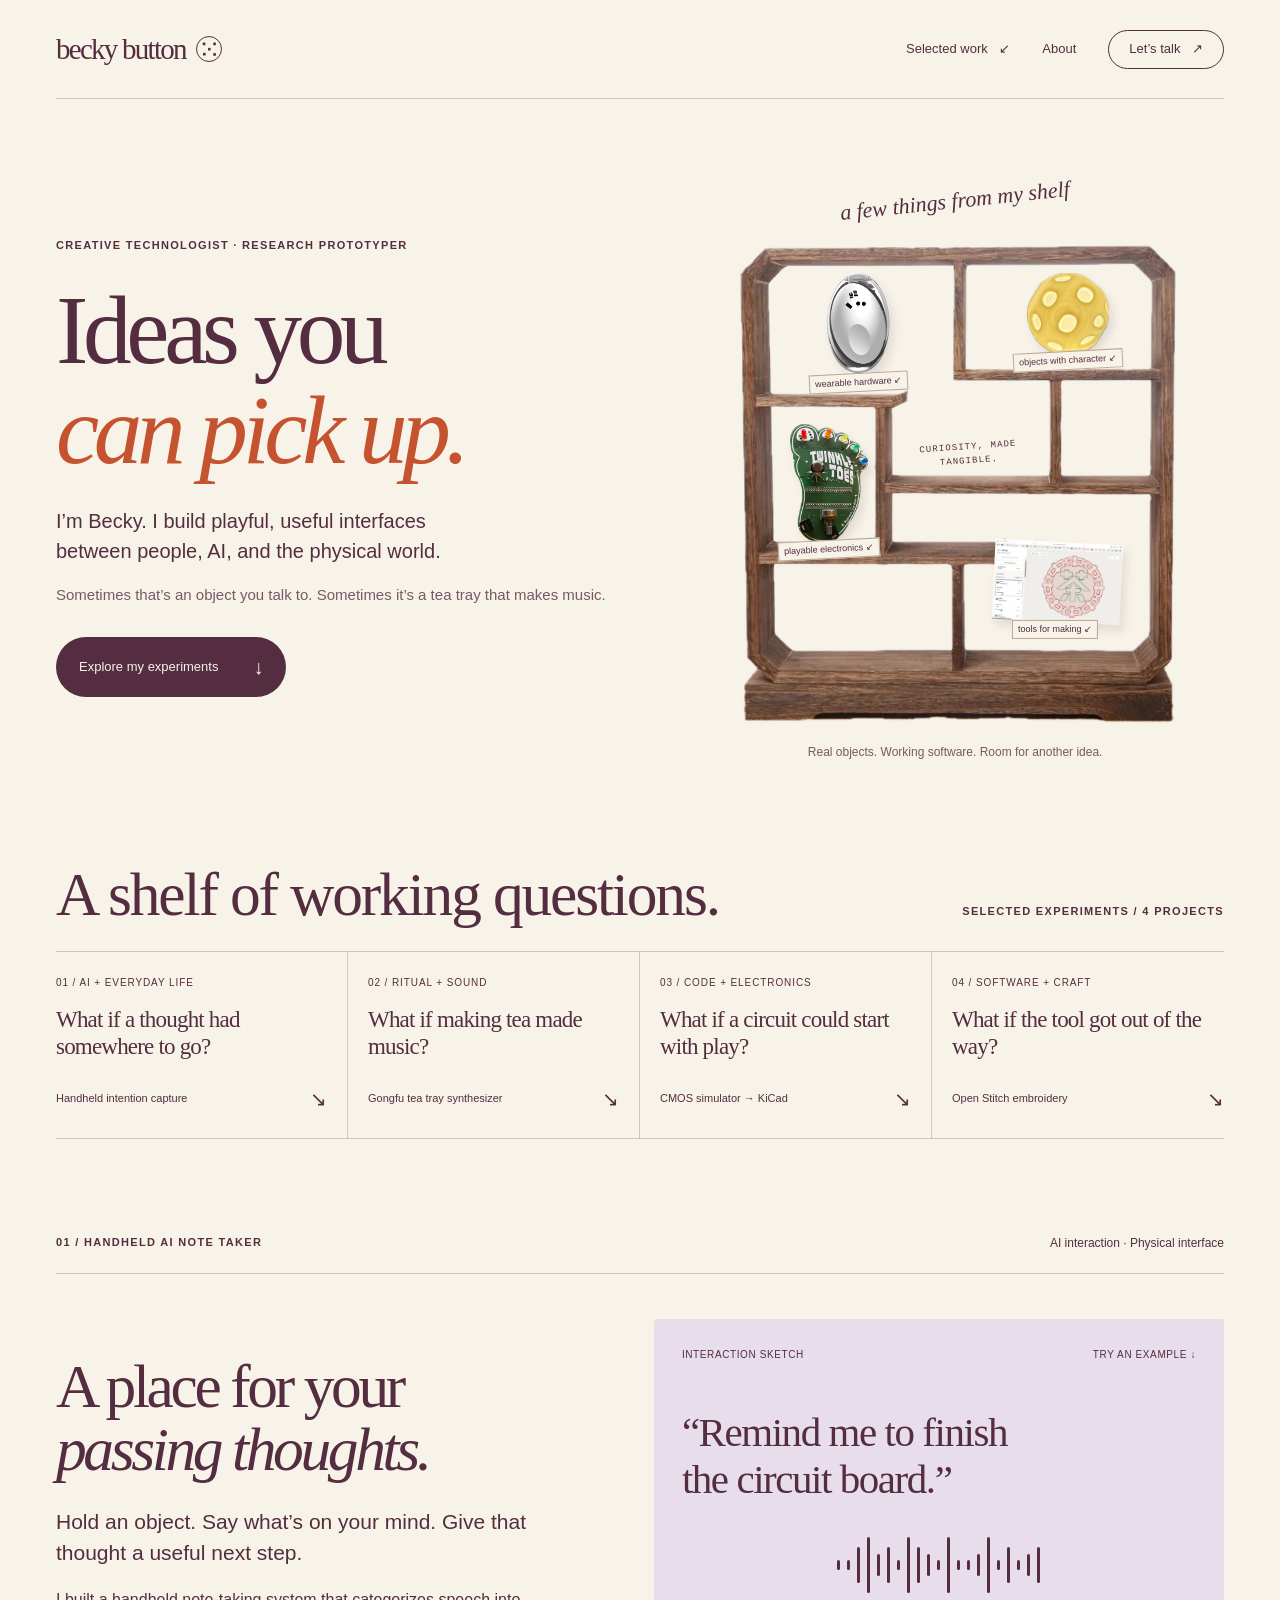
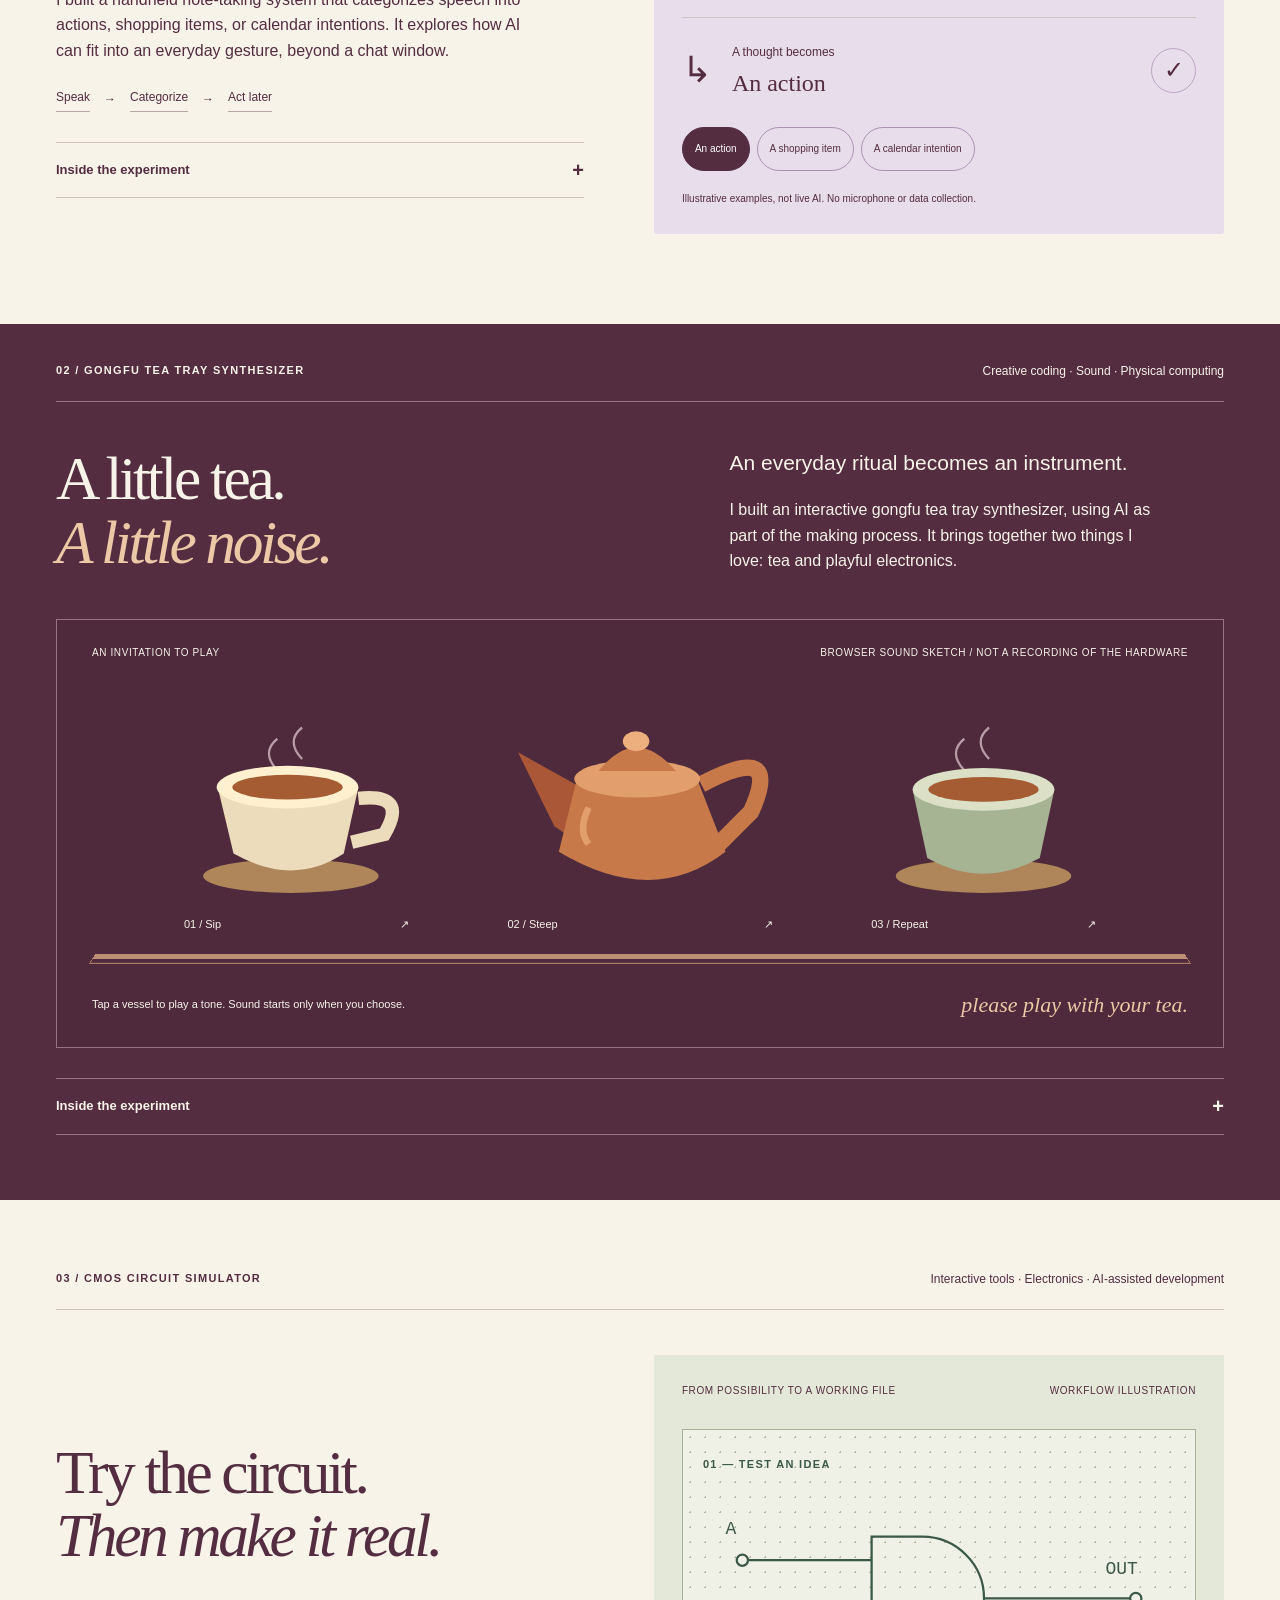
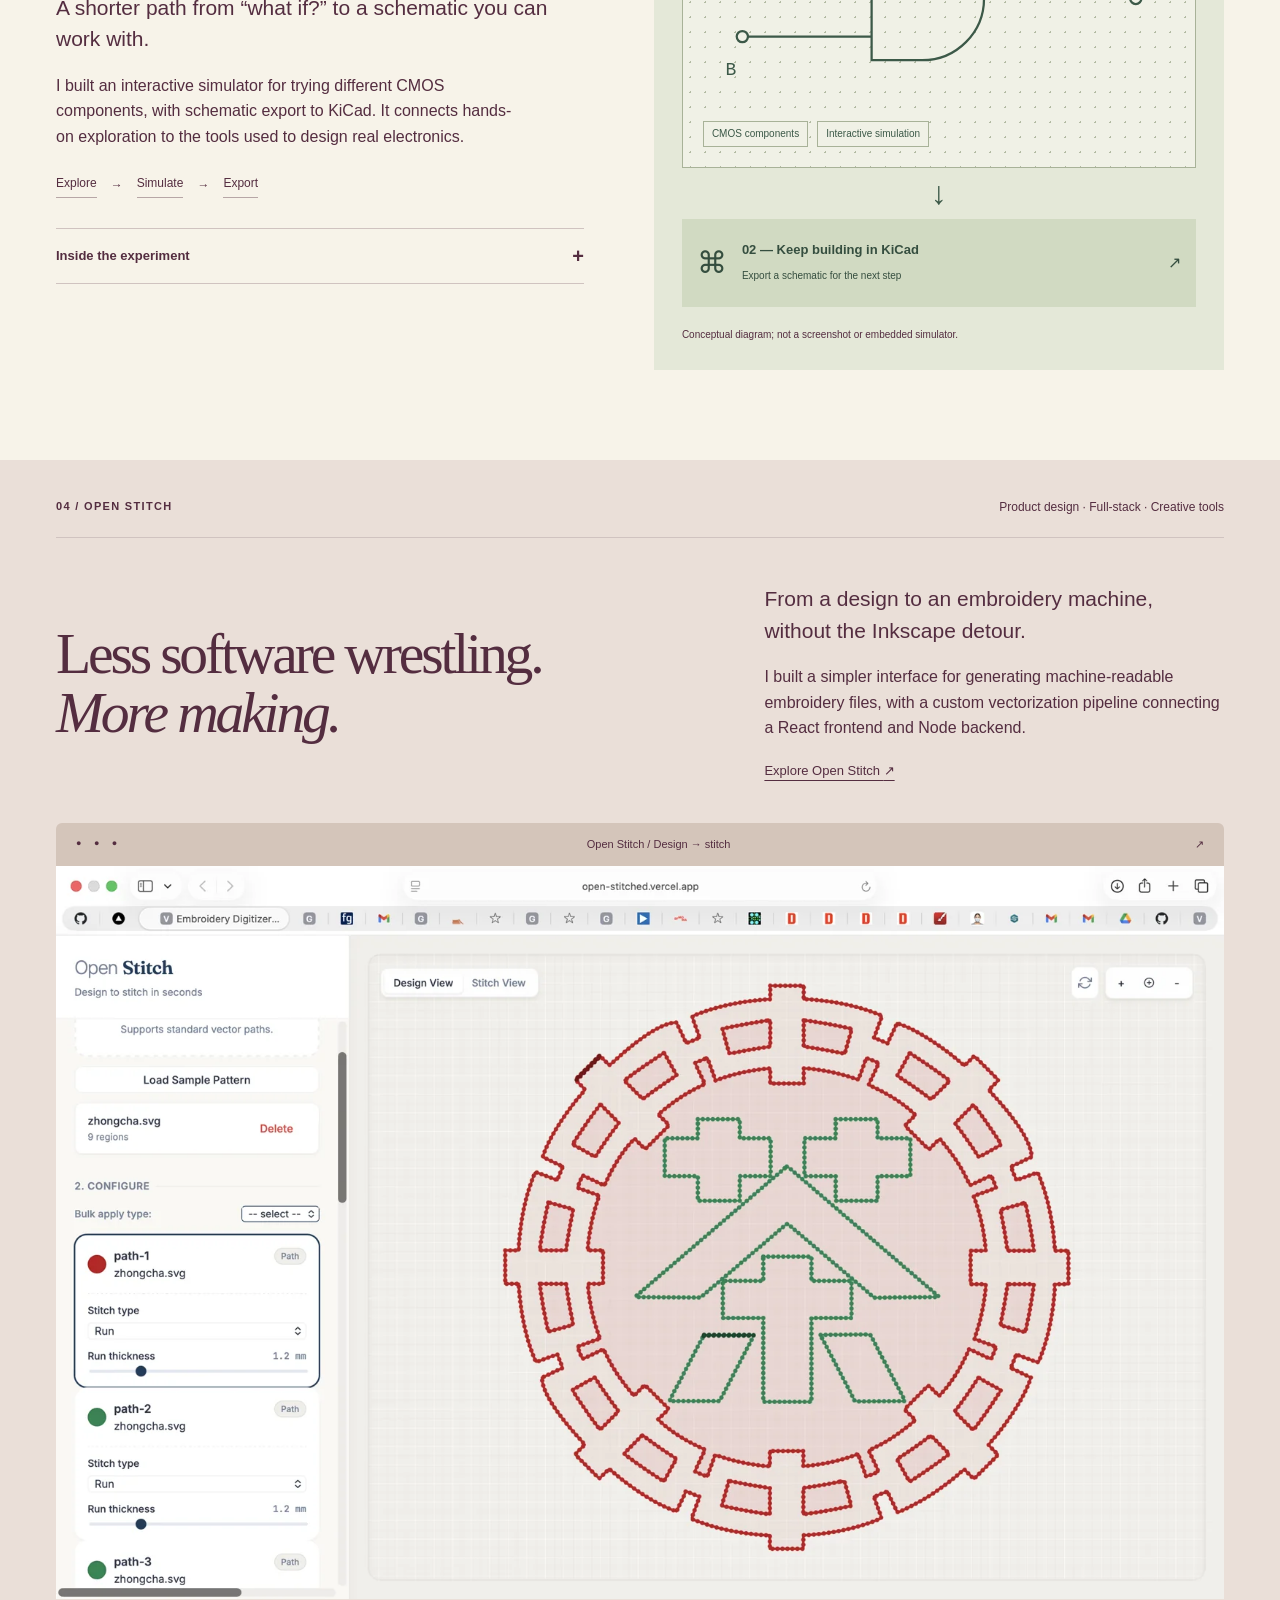
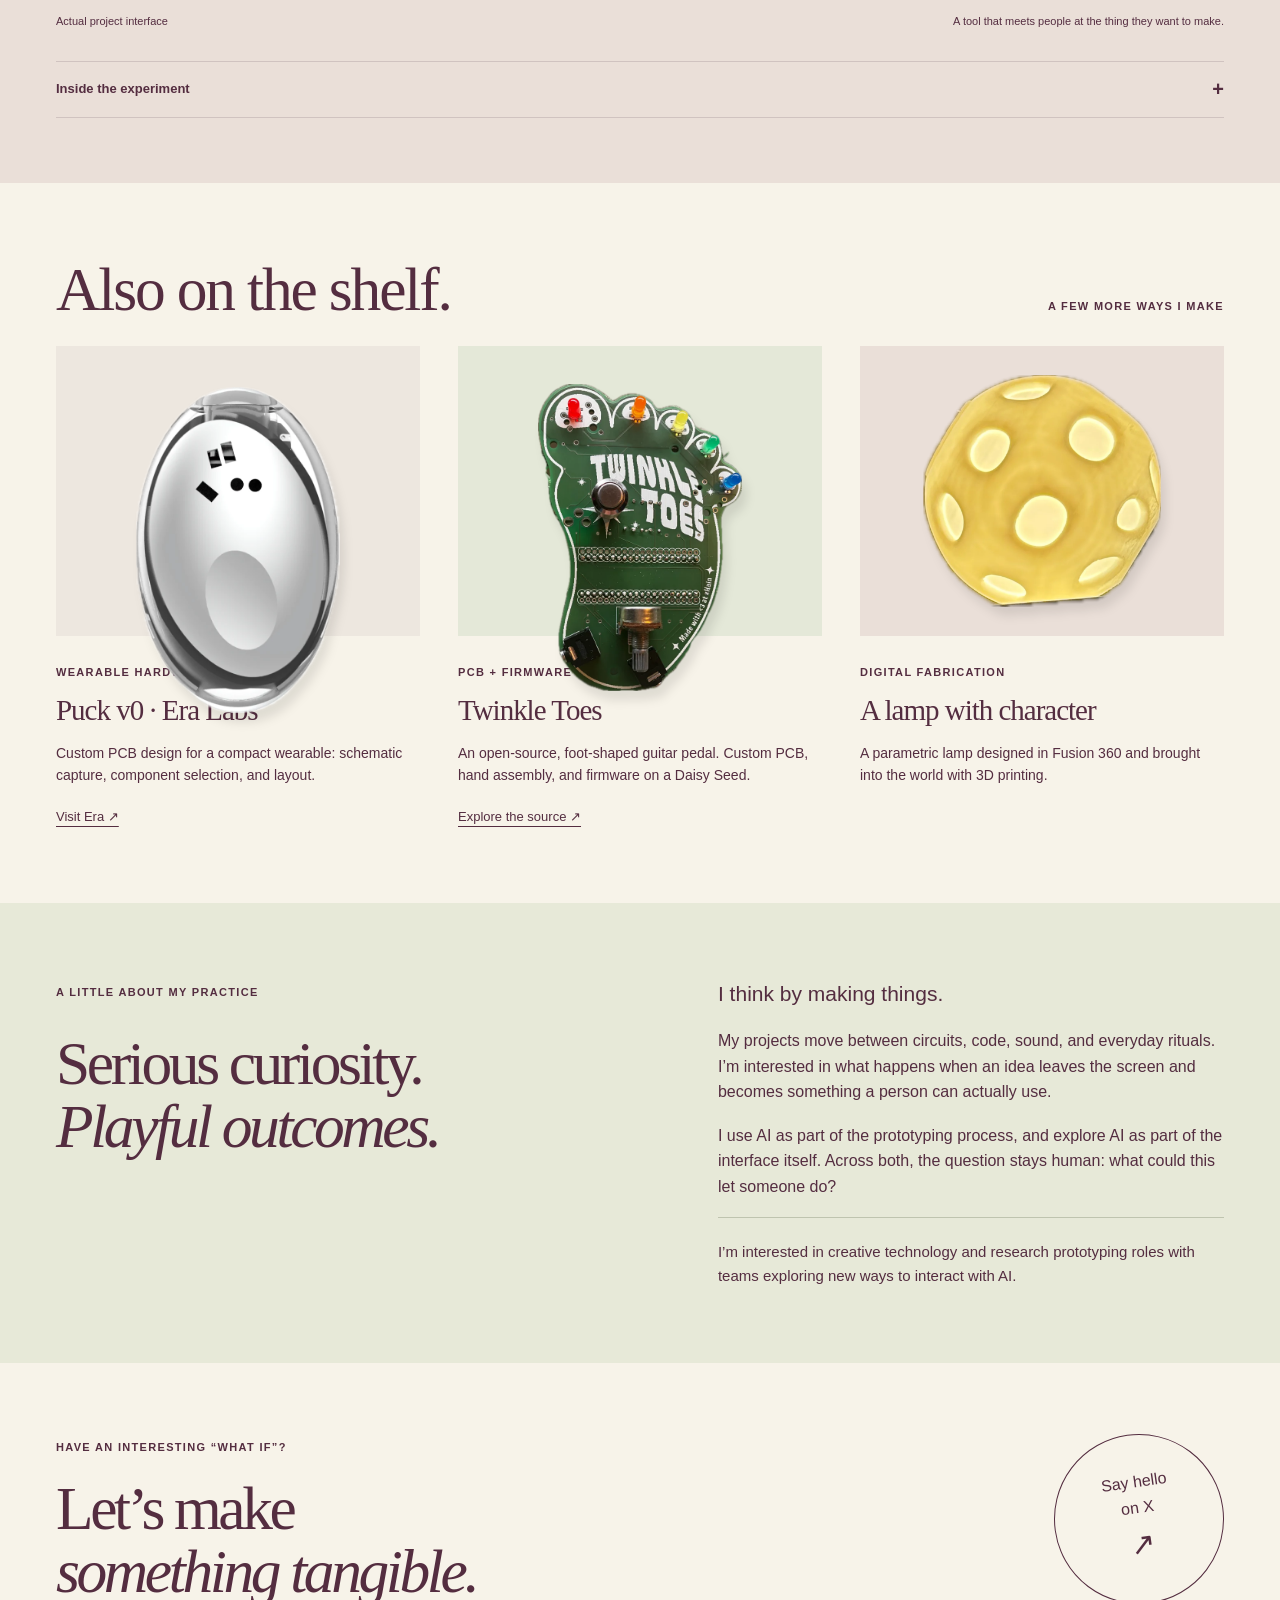
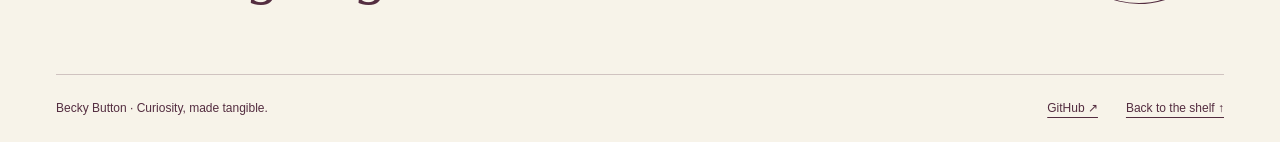
==== commit 186b8448: "Add visual design studio and editable portfolio configuration" ====
--- a/index.html
+++ b/index.html
@@ -1,92 +1,922 @@
-<!doctype html>
+<!DOCTYPE html>
 <html lang="en">
-<head>
-  <meta charset="utf-8">
-  <meta name="viewport" content="width=device-width, initial-scale=1">
-  <meta name="theme-color" content="#f7f3e9">
-  <title>Becky Button — Creative Technologist & Research Prototyper</title>
-  <meta name="description" content="Becky Button builds playful, useful interfaces between people, AI, and the physical world. Explore voice objects, a tea tray synthesizer, circuit tools, and embroidery software.">
-  <meta property="og:title" content="Becky Button — Ideas you can pick up.">
-  <meta property="og:description" content="Creative technology, AI experiments, and physical interfaces. A shelf of working questions.">
-  <meta property="og:type" content="website">
-  <link rel="icon" href="assets/favicon.svg" type="image/svg+xml">
-  <link rel="stylesheet" href="styles.css">
-  <script src="script.js" defer></script>
-</head>
-<body>
-  <a class="skip-link" href="#main">Skip to content</a>
+ <head>
+  <meta charset="utf-8"/>
+  <meta content="width=device-width, initial-scale=1" name="viewport"/>
+  <meta content="#f7f3e9" name="theme-color"/>
+  <title>
+   Becky Button — Creative Technologist &amp; Research Prototyper
+  </title>
+  <meta content="Becky Button builds playful, useful interfaces between people, AI, and the physical world. Explore voice objects, a tea tray synthesizer, circuit tools, and embroidery software." name="description"/>
+  <meta content="Becky Button — Ideas you can pick up." property="og:title"/>
+  <meta content="Creative technology, AI experiments, and physical interfaces. A shelf of working questions." property="og:description"/>
+  <meta content="website" property="og:type"/>
+  <link href="assets/favicon.svg" rel="icon" type="image/svg+xml"/>
+  <link href="styles.css" rel="stylesheet"/>
+  <script defer="" src="script.js">
+  </script>
+  <link href="design-system.css" rel="stylesheet"/>
+  <script defer="" src="config-utils.js"></script>
+<script defer="" src="portfolio.config.js">
+  </script>
+  <script defer="" src="portfolio-runtime.js">
+  </script>
+ </head>
+ <body>
+  <a class="skip-link" href="#main">
+   Skip to content
+  </a>
   <header class="site-header wrap">
-    <a class="wordmark" href="#" aria-label="Becky Button, home">becky button<span class="button-mark" aria-hidden="true">⁙</span></a>
-    <nav aria-label="Main navigation"><a href="#work">Selected work <span>↙</span></a><a href="#about">About</a><a class="contact-nav" href="#contact">Let’s talk <span>↗</span></a></nav>
+   <a aria-label="Becky Button, home" class="wordmark" href="#">
+    becky button
+    <span aria-hidden="true" class="button-mark">
+     ⁙
+    </span>
+   </a>
+   <nav aria-label="Main navigation">
+    <a href="#work">
+     Selected work
+     <span>
+      ↙
+     </span>
+    </a>
+    <a href="#about">
+     About
+    </a>
+    <a class="contact-nav" href="#contact">
+     Let’s talk
+     <span>
+      ↗
+     </span>
+    </a>
+   </nav>
   </header>
   <main id="main">
-    <section class="hero wrap" aria-labelledby="hero-title">
-      <div class="hero-copy">
-        <p class="eyebrow"><span class="dot"></span> Creative technologist · Research prototyper</p>
-        <h1 id="hero-title">Ideas you<br>can <em>pick up.</em></h1>
-        <p class="intro">I’m Becky. I build playful, useful interfaces between people, <strong>AI, and the physical world.</strong></p>
-        <p class="hero-note">Sometimes that’s an object you talk to.<br>Sometimes it’s a tea tray that makes music.</p>
-        <a class="pill" href="#work">Explore my experiments <span aria-hidden="true">↓</span></a>
+   <section aria-labelledby="hero-title" class="hero wrap">
+    <div class="hero-copy">
+     <p class="eyebrow" data-copy="role">
+      <span class="dot">
+      </span>
+      Creative technologist · Research prototyper
+     </p>
+     <h1 id="hero-title">
+      <span data-copy="hero-headline">
+       Ideas you can
+      </span>
+      <br/>
+      <em data-copy="hero-emphasis">
+       pick up.
+      </em>
+     </h1>
+     <p class="intro" data-copy="intro">
+      I’m Becky. I build playful, useful interfaces between people,
+      <strong>
+       AI, and the physical world.
+      </strong>
+     </p>
+     <p class="hero-note" data-copy="hero-note">
+      Sometimes that’s an object you talk to.
+      <br/>
+      Sometimes it’s a tea tray that makes music.
+     </p>
+     <a class="pill" href="#work">
+      Explore my experiments
+      <span aria-hidden="true">
+       ↓
+      </span>
+     </a>
+    </div>
+    <div class="cabinet-scene">
+     <span class="handwritten cabinet-note" data-copy="shelf-note">
+      a few things from my shelf
+     </span>
+     <div class="cabinet">
+      <img alt="" class="shelf" height="800" src="assets/shelf.webp" width="800"/>
+      <a aria-label="Puck v0, wearable PCB — see more work" class="shelf-object shelf-puck" href="#more-work">
+       <img alt="Silver Puck v0 wearable" height="800" src="assets/puck.webp" width="499"/>
+       <span>
+        wearable hardware ↙
+       </span>
+      </a>
+      <a aria-label="3D printed lamp — see more work" class="shelf-object shelf-lamp" href="#more-work">
+       <img alt="Yellow spherical lamp" height="782" src="assets/lamp.webp" width="800"/>
+       <span>
+        objects with character ↙
+       </span>
+      </a>
+      <a aria-label="Twinkle Toes guitar pedal — see more work" class="shelf-object shelf-pedal" href="#more-work">
+       <img alt="Foot-shaped Twinkle Toes circuit board" height="800" src="assets/twinkle-toes.webp" width="532"/>
+       <span>
+        playable electronics ↙
+       </span>
+      </a>
+      <a aria-label="Open Stitch embroidery tool — read project" class="shelf-object shelf-stitch" data-project-link="embroidery" href="#embroidery">
+       <img alt="Open Stitch embroidery design interface" height="1004" src="assets/embroidery.webp" width="1600"/>
+       <span>
+        tools for making ↙
+       </span>
+      </a>
+      <span class="cabinet-label" data-copy="cabinet-label">
+       CURIOSITY, MADE TANGIBLE.
+      </span>
+     </div>
+     <p class="small cabinet-caption" data-copy="shelf-caption">
+      Real objects. Working software. Room for another idea.
+     </p>
+    </div>
+   </section>
+   <section aria-labelledby="work-title" class="work-index wrap" id="work">
+    <div class="section-heading">
+     <h2 data-copy="work-title" id="work-title">
+      A shelf of working questions.
+     </h2>
+     <span class="eyebrow">
+      Selected experiments / 01—04
+     </span>
+    </div>
+    <div class="index-grid">
+     <a data-project-link="intention" href="#intention">
+      <span class="index-number">
+       01 / AI + everyday life
+      </span>
+      <strong data-copy="intention-question">
+       What if a thought
+       <br/>
+       had somewhere to go?
+      </strong>
+      <span>
+       Handheld intention capture
+       <b>
+        ↘
+       </b>
+      </span>
+     </a>
+     <a data-project-link="tea" href="#tea">
+      <span class="index-number">
+       02 / Ritual + sound
+      </span>
+      <strong data-copy="tea-question">
+       What if making tea
+       <br/>
+       made music?
+      </strong>
+      <span>
+       Gongfu tea tray synthesizer
+       <b>
+        ↘
+       </b>
+      </span>
+     </a>
+     <a data-project-link="circuits" href="#circuits">
+      <span class="index-number">
+       03 / Code + electronics
+      </span>
+      <strong data-copy="circuits-question">
+       What if a circuit could
+       <br/>
+       start with play?
+      </strong>
+      <span>
+       CMOS simulator → KiCad
+       <b>
+        ↘
+       </b>
+      </span>
+     </a>
+     <a data-project-link="embroidery" href="#embroidery">
+      <span class="index-number">
+       04 / Software + craft
+      </span>
+      <strong data-copy="embroidery-question">
+       What if the tool got
+       <br/>
+       out of the way?
+      </strong>
+      <span>
+       Open Stitch embroidery
+       <b>
+        ↘
+       </b>
+      </span>
+     </a>
+    </div>
+   </section>
+   <div id="project-stories">
+    <section aria-labelledby="intention-title" class="project intention wrap" data-project="intention" id="intention">
+     <div class="project-top">
+      <span class="eyebrow" data-copy="intention-name">
+       01 / Handheld AI note taker
+      </span>
+      <span class="project-type" data-copy="intention-tags">
+       AI interaction · Physical interface
+      </span>
+     </div>
+     <div class="project-grid">
+      <div class="project-copy">
+       <h2 id="intention-title">
+        <span data-copy="intention-headline">
+         A place for your
+        </span>
+        <br/>
+        <em data-copy="intention-emphasis">
+         passing thoughts.
+        </em>
+       </h2>
+       <p class="project-lead" data-copy="intention-summary">
+        Hold an object. Say what’s on your mind. Give that thought a useful next step.
+       </p>
+       <p data-copy="intention-description">
+        I built a handheld note-taking system that categorizes speech into
+        <strong>
+         actions, shopping items, or calendar intentions.
+        </strong>
+        It explores how AI can fit into an everyday gesture, beyond a chat window.
+       </p>
+       <div class="flow">
+        <span>
+         Speak
+        </span>
+        <i>
+         →
+        </i>
+        <span>
+         Categorize
+        </span>
+        <i>
+         →
+        </i>
+        <span>
+         Act later
+        </span>
+       </div>
+       <details>
+        <summary>
+         Inside the experiment
+         <span aria-hidden="true">
+          +
+         </span>
+        </summary>
+        <div class="detail-body">
+         <h3>
+          The question
+         </h3>
+         <p data-copy="intention-detail-0">
+          Can a physical object make capturing an intention feel as immediate as saying it?
+         </p>
+         <h3>
+          What I built
+         </h3>
+         <p data-copy="intention-detail-1">
+          A handheld interface and speech categorization workflow, connecting an ordinary human action to structured information.
+         </p>
+         <h3>
+          What it explores
+         </h3>
+         <p data-copy="intention-detail-2">
+          A smaller, more intentional interaction with AI: capture a thought now, organize it for later.
+         </p>
+        </div>
+       </details>
       </div>
-      <div class="cabinet-scene">
-        <span class="handwritten cabinet-note">a few things from my shelf</span>
-        <div class="cabinet">
-          <img class="shelf" src="assets/shelf.webp" width="800" height="800" alt="">
-          <a href="#more-work" class="shelf-object shelf-puck" aria-label="Puck v0, wearable PCB — see more work"><img src="assets/puck.webp" alt="Silver Puck v0 wearable" width="499" height="800"><span>wearable hardware ↙</span></a>
-          <a href="#more-work" class="shelf-object shelf-lamp" aria-label="3D printed lamp — see more work"><img src="assets/lamp.webp" alt="Yellow spherical lamp" width="800" height="782"><span>objects with character ↙</span></a>
-          <a href="#more-work" class="shelf-object shelf-pedal" aria-label="Twinkle Toes guitar pedal — see more work"><img src="assets/twinkle-toes.webp" alt="Foot-shaped Twinkle Toes circuit board" width="532" height="800"><span>playable electronics ↙</span></a>
-          <a href="#embroidery" class="shelf-object shelf-stitch" aria-label="Open Stitch embroidery tool — read project"><img src="assets/embroidery.webp" alt="Open Stitch embroidery design interface" width="1600" height="1004"><span>tools for making ↙</span></a>
-          <span class="cabinet-label">CURIOSITY, MADE TANGIBLE.</span>
+      <figure class="custom-project-visual" data-custom-visual="intention" hidden="">
+       <img alt="" loading="lazy"/>
+       <figcaption>
+       </figcaption>
+      </figure>
+      <figure class="voice-demo" data-original-visual="intention">
+       <figcaption class="visual-label">
+        Interaction sketch
+        <span>
+         Try an example ↓
+        </span>
+       </figcaption>
+       <div class="voice-quote" id="voice-quote">
+        “Remind me to finish
+        <br/>
+        the circuit board.”
+       </div>
+       <div aria-hidden="true" class="waveform">
+        <i>
+        </i>
+        <i>
+        </i>
+        <i>
+        </i>
+        <i>
+        </i>
+        <i>
+        </i>
+        <i>
+        </i>
+        <i>
+        </i>
+        <i>
+        </i>
+        <i>
+        </i>
+        <i>
+        </i>
+        <i>
+        </i>
+        <i>
+        </i>
+        <i>
+        </i>
+        <i>
+        </i>
+        <i>
+        </i>
+        <i>
+        </i>
+        <i>
+        </i>
+        <i>
+        </i>
+        <i>
+        </i>
+        <i>
+        </i>
+        <i>
+        </i>
+       </div>
+       <div class="voice-route">
+        <span aria-hidden="true">
+         ↳
+        </span>
+        <div>
+         <span class="small">
+          A thought becomes
+         </span>
+         <strong aria-live="polite" id="voice-result">
+          An action
+         </strong>
         </div>
-        <p class="small cabinet-caption">Real objects. Working software. Room for another idea.</p>
+        <span aria-hidden="true" class="route-icon" id="route-icon">
+         ✓
+        </span>
+       </div>
+       <div aria-label="Example intentions" class="example-buttons" role="group">
+        <button aria-pressed="true" data-example="action" type="button">
+         An action
+        </button>
+        <button aria-pressed="false" data-example="shopping" type="button">
+         A shopping item
+        </button>
+        <button aria-pressed="false" data-example="calendar" type="button">
+         A calendar intention
+        </button>
+       </div>
+       <p class="visual-footnote">
+        Illustrative examples, not live AI. No microphone or data collection.
+       </p>
+      </figure>
+     </div>
+    </section>
+    <section aria-labelledby="tea-title" class="tea-section" data-project="tea" id="tea">
+     <div class="wrap">
+      <div class="project-top">
+       <span class="eyebrow" data-copy="tea-name">
+        02 / Gongfu tea tray synthesizer
+       </span>
+       <span class="project-type" data-copy="tea-tags">
+        Creative coding · Sound · Physical computing
+       </span>
       </div>
+      <div class="tea-heading">
+       <h2 id="tea-title">
+        <span data-copy="tea-headline">
+         A little tea.
+        </span>
+        <br/>
+        <em data-copy="tea-emphasis">
+         A little noise.
+        </em>
+       </h2>
+       <div>
+        <p class="project-lead" data-copy="tea-summary">
+         An everyday ritual becomes an instrument.
+        </p>
+        <p data-copy="tea-description">
+         I built an interactive gongfu tea tray synthesizer, using AI as part of the making process. It brings together two things I love: tea and playful electronics.
+        </p>
+       </div>
+      </div>
+      <figure class="custom-project-visual" data-custom-visual="tea" hidden="">
+       <img alt="" loading="lazy"/>
+       <figcaption>
+       </figcaption>
+      </figure>
+      <figure class="tea-playground" data-original-visual="tea">
+       <figcaption class="visual-label">
+        An invitation to play
+        <span>
+         Browser sound sketch / not a recording of the hardware
+        </span>
+       </figcaption>
+       <div aria-label="Play three synthesized tones" class="tea-objects" role="group">
+        <button aria-label="Play low tea cup tone" class="tea-object" data-frequency="261.63">
+         <svg aria-hidden="true" viewbox="0 0 200 170">
+          <path class="steam" d="M83 50q-15-16 0-28M105 40q-15-16 0-28">
+          </path>
+          <ellipse cx="95" cy="144" fill="#af855a" rx="78" ry="15">
+          </ellipse>
+          <path d="M30 65h125l-13 59q-45 30-98 0z" fill="#eddcbb">
+          </path>
+          <ellipse cx="92" cy="65" fill="#fff0d0" rx="63" ry="19">
+          </ellipse>
+          <ellipse cx="92" cy="65" fill="#a55c32" rx="49" ry="11">
+          </ellipse>
+          <path d="M155 75q45-5 23 32l-29 7" fill="none" stroke="#eddcbb" stroke-width="12">
+          </path>
+         </svg>
+         <span>
+          01 / Sip
+          <b>
+           ↗
+          </b>
+         </span>
+        </button>
+        <button aria-label="Play middle teapot tone" class="tea-object teapot" data-frequency="329.63">
+         <svg aria-hidden="true" viewbox="0 0 240 200">
+          <path d="M175 90q75-40 45 25l-35 35" fill="none" stroke="#c8794a" stroke-width="15">
+          </path>
+          <path d="M63 91L9 61l33 67 35 24" fill="#a95736">
+          </path>
+          <path d="M62 87q53-23 110 0l25 64q-66 51-151 0z" fill="#c8794a">
+          </path>
+          <ellipse cx="117" cy="85" fill="#e29e6c" rx="57" ry="17">
+          </ellipse>
+          <path d="M82 78q34-43 70 0" fill="#c8794a">
+          </path>
+          <ellipse cx="116" cy="51" fill="#edaf7d" rx="12" ry="9">
+          </ellipse>
+          <path d="M73 111q-10 21 0 33" fill="none" stroke="#e29e6c" stroke-width="6">
+          </path>
+         </svg>
+         <span>
+          02 / Steep
+          <b>
+           ↗
+          </b>
+         </span>
+        </button>
+        <button aria-label="Play high tea cup tone" class="tea-object" data-frequency="392">
+         <svg aria-hidden="true" viewbox="0 0 200 170">
+          <path class="steam" d="M83 50q-15-16 0-28M105 40q-15-16 0-28">
+          </path>
+          <ellipse cx="100" cy="144" fill="#af855a" rx="78" ry="15">
+          </ellipse>
+          <path d="M37 67h126l-13 61q-50 28-100 0z" fill="#a6b494">
+          </path>
+          <ellipse cx="100" cy="67" fill="#dbe0c7" rx="63" ry="19">
+          </ellipse>
+          <ellipse cx="100" cy="67" fill="#a55c32" rx="49" ry="11">
+          </ellipse>
+         </svg>
+         <span>
+          03 / Repeat
+          <b>
+           ↗
+          </b>
+         </span>
+        </button>
+       </div>
+       <div aria-hidden="true" class="tray-line">
+       </div>
+       <div class="tea-caption">
+        <span aria-live="polite" id="sound-status">
+         Tap a vessel to play a tone. Sound starts only when you choose.
+        </span>
+        <span class="handwritten">
+         please play with your tea.
+        </span>
+       </div>
+      </figure>
+      <details>
+       <summary>
+        Inside the experiment
+        <span aria-hidden="true">
+         +
+        </span>
+       </summary>
+       <div class="detail-body">
+        <h3>
+         The question
+        </h3>
+        <p data-copy="tea-detail-0">
+         What happens when the familiar setting of a tea ritual becomes a playful musical interface?
+        </p>
+        <h3>
+         What I built
+        </h3>
+        <p data-copy="tea-detail-1">
+         An interactive gongfu tea tray synthesizer, developed with some AI assistance. The ritual itself is the starting point for the interface.
+        </p>
+        <h3>
+         What it explores
+        </h3>
+        <p data-copy="tea-detail-2">
+         How physical context can suggest a different way to interact with sound. The vessels above are a new browser illustration of that idea, not a recreation of the original hardware mappings.
+        </p>
+       </div>
+      </details>
+     </div>
     </section>
-    <section id="work" class="work-index wrap" aria-labelledby="work-title">
-      <div class="section-heading"><h2 id="work-title">A shelf of working questions.</h2><span class="eyebrow">Selected experiments / 01—04</span></div>
-      <div class="index-grid">
-        <a href="#intention"><span class="index-number">01 / AI + everyday life</span><strong>What if a thought<br>had somewhere to go?</strong><span>Handheld intention capture <b>↘</b></span></a>
-        <a href="#tea"><span class="index-number">02 / Ritual + sound</span><strong>What if making tea<br>made music?</strong><span>Gongfu tea tray synthesizer <b>↘</b></span></a>
-        <a href="#circuits"><span class="index-number">03 / Code + electronics</span><strong>What if a circuit could<br>start with play?</strong><span>CMOS simulator → KiCad <b>↘</b></span></a>
-        <a href="#embroidery"><span class="index-number">04 / Software + craft</span><strong>What if the tool got<br>out of the way?</strong><span>Open Stitch embroidery <b>↘</b></span></a>
+    <section aria-labelledby="circuits-title" class="project circuits wrap" data-project="circuits" id="circuits">
+     <div class="project-top">
+      <span class="eyebrow" data-copy="circuits-name">
+       03 / CMOS circuit simulator
+      </span>
+      <span class="project-type" data-copy="circuits-tags">
+       Interactive tools · Electronics · AI-assisted development
+      </span>
+     </div>
+     <div class="project-grid">
+      <div class="project-copy">
+       <h2 id="circuits-title">
+        <span data-copy="circuits-headline">
+         Try the circuit.
+        </span>
+        <br/>
+        <em data-copy="circuits-emphasis">
+         Then make it real.
+        </em>
+       </h2>
+       <p class="project-lead" data-copy="circuits-summary">
+        A shorter path from “what if?” to a schematic you can work with.
+       </p>
+       <p data-copy="circuits-description">
+        I built an interactive simulator for trying different CMOS components, with
+        <strong>
+         schematic export to KiCad.
+        </strong>
+        It connects hands-on exploration to the tools used to design real electronics.
+       </p>
+       <div class="flow">
+        <span>
+         Explore
+        </span>
+        <i>
+         →
+        </i>
+        <span>
+         Simulate
+        </span>
+        <i>
+         →
+        </i>
+        <span>
+         Export
+        </span>
+       </div>
+       <details>
+        <summary>
+         Inside the experiment
+         <span aria-hidden="true">
+          +
+         </span>
+        </summary>
+        <div class="detail-body">
+         <h3>
+          The question
+         </h3>
+         <p data-copy="circuits-detail-0">
+          Can experimenting with components and making a usable schematic feel like one continuous process?
+         </p>
+         <h3>
+          What I built
+         </h3>
+         <p data-copy="circuits-detail-1">
+          An interactive CMOS circuit simulation tool that produces a KiCad schematic, developed with AI as part of the project workflow.
+         </p>
+         <h3>
+          What it explores
+         </h3>
+         <p data-copy="circuits-detail-2">
+          Creative tooling that keeps an exploratory interface connected to a practical engineering output.
+         </p>
+        </div>
+       </details>
       </div>
+      <figure class="custom-project-visual" data-custom-visual="circuits" hidden="">
+       <img alt="" loading="lazy"/>
+       <figcaption>
+       </figcaption>
+      </figure>
+      <figure class="circuit-visual" data-original-visual="circuits">
+       <figcaption class="visual-label">
+        From possibility to a working file
+        <span>
+         Workflow illustration
+        </span>
+       </figcaption>
+       <div class="circuit-paper">
+        <span class="eyebrow">
+         01 — Test an idea
+        </span>
+        <svg aria-label="Conceptual logic diagram: two inputs enter a logic gate and produce an output" role="img" viewbox="0 0 420 200">
+         <g fill="none" stroke="currentColor" stroke-width="2">
+          <path d="M40 66h110M40 134h110M150 45h45a55 55 0 0 1 0 110h-45zM250 100h130">
+          </path>
+          <circle cx="35" cy="66" r="5">
+          </circle>
+          <circle cx="35" cy="134" r="5">
+          </circle>
+          <circle cx="385" cy="100" r="5">
+          </circle>
+         </g>
+         <g fill="currentColor" font-family="monospace" font-size="16">
+          <text x="20" y="43">
+           A
+          </text>
+          <text x="20" y="168">
+           B
+          </text>
+          <text x="358" y="78">
+           OUT
+          </text>
+         </g>
+        </svg>
+        <div class="chip-row">
+         <span>
+          CMOS components
+         </span>
+         <span>
+          Interactive simulation
+         </span>
+        </div>
+       </div>
+       <div aria-hidden="true" class="export-arrow">
+        ↓
+       </div>
+       <div class="kicad-file">
+        <span aria-hidden="true" class="file-icon">
+         ⌘
+        </span>
+        <div>
+         <strong>
+          02 — Keep building in KiCad
+         </strong>
+         <span>
+          Export a schematic for the next step
+         </span>
+        </div>
+        <span aria-hidden="true">
+         ↗
+        </span>
+       </div>
+       <p class="visual-footnote">
+        Conceptual diagram; not a screenshot or embedded simulator.
+       </p>
+      </figure>
+     </div>
     </section>
-    <section class="project intention wrap" id="intention" aria-labelledby="intention-title">
-      <div class="project-top"><span class="eyebrow">01 / Handheld AI note taker</span><span class="project-type">AI interaction · Physical interface</span></div>
-      <div class="project-grid">
-        <div class="project-copy"><h2 id="intention-title">A place for your<br><em>passing thoughts.</em></h2><p class="project-lead">Hold an object. Say what’s on your mind. Give that thought a useful next step.</p><p>I built a handheld note-taking system that categorizes speech into <strong>actions, shopping items, or calendar intentions.</strong> It explores how AI can fit into an everyday gesture, beyond a chat window.</p><div class="flow"><span>Speak</span><i>→</i><span>Categorize</span><i>→</i><span>Act later</span></div>
-        <details><summary>Inside the experiment <span aria-hidden="true">+</span></summary><div class="detail-body"><h3>The question</h3><p>Can a physical object make capturing an intention feel as immediate as saying it?</p><h3>What I built</h3><p>A handheld interface and speech categorization workflow, connecting an ordinary human action to structured information.</p><h3>What it explores</h3><p>A smaller, more intentional interaction with AI: capture a thought now, organize it for later.</p></div></details></div>
-        <figure class="voice-demo"><figcaption class="visual-label">Interaction sketch <span>Try an example ↓</span></figcaption><div class="voice-quote" id="voice-quote">“Remind me to finish<br>the circuit board.”</div><div class="waveform" aria-hidden="true"><i></i><i></i><i></i><i></i><i></i><i></i><i></i><i></i><i></i><i></i><i></i><i></i><i></i><i></i><i></i><i></i><i></i><i></i><i></i><i></i><i></i></div><div class="voice-route"><span aria-hidden="true">↳</span><div><span class="small">A thought becomes</span><strong id="voice-result" aria-live="polite">An action</strong></div><span class="route-icon" id="route-icon" aria-hidden="true">✓</span></div><div class="example-buttons" role="group" aria-label="Example intentions"><button type="button" data-example="action" aria-pressed="true">An action</button><button type="button" data-example="shopping" aria-pressed="false">A shopping item</button><button type="button" data-example="calendar" aria-pressed="false">A calendar intention</button></div><p class="visual-footnote">Illustrative examples, not live AI. No microphone or data collection.</p></figure>
+    <section aria-labelledby="embroidery-title" class="embroidery-section" data-project="embroidery" id="embroidery">
+     <div class="wrap">
+      <div class="project-top">
+       <span class="eyebrow" data-copy="embroidery-name">
+        04 / Open Stitch
+       </span>
+       <span class="project-type" data-copy="embroidery-tags">
+        Product design · Full-stack · Creative tools
+       </span>
       </div>
+      <div class="embroidery-heading">
+       <h2 id="embroidery-title">
+        <span data-copy="embroidery-headline">
+         Less software wrestling.
+        </span>
+        <br/>
+        <em data-copy="embroidery-emphasis">
+         More making.
+        </em>
+       </h2>
+       <div>
+        <p class="project-lead" data-copy="embroidery-summary">
+         From a design to an embroidery machine, without the Inkscape detour.
+        </p>
+        <p data-copy="embroidery-description">
+         I built a simpler interface for generating machine-readable embroidery files, with a custom vectorization pipeline connecting a React frontend and Node backend.
+        </p>
+        <a class="text-link" data-link="link-0" href="https://open-stitched.vercel.app" rel="noopener noreferrer" target="_blank">
+         Explore Open Stitch
+         <span aria-hidden="true">
+          ↗
+         </span>
+         <span class="sr-only">
+          (opens in a new tab)
+         </span>
+        </a>
+       </div>
+      </div>
+      <figure class="custom-project-visual" data-custom-visual="embroidery" hidden="">
+       <img alt="" loading="lazy"/>
+       <figcaption>
+       </figcaption>
+      </figure>
+      <figure class="stitch-figure" data-original-visual="embroidery">
+       <div class="browser-bar">
+        <span aria-hidden="true">
+         ● ● ●
+        </span>
+        <span>
+         Open Stitch / Design → stitch
+        </span>
+        <span>
+         ↗
+        </span>
+       </div>
+       <img alt="Open Stitch’s actual interface showing a tea emblem, vector paths, stitch types, and run thickness controls." height="1004" loading="lazy" src="assets/embroidery.webp" width="1600"/>
+       <figcaption>
+        Actual project interface
+        <span>
+         A tool that meets people at the thing they want to make.
+        </span>
+       </figcaption>
+      </figure>
+      <details>
+       <summary>
+        Inside the experiment
+        <span aria-hidden="true">
+         +
+        </span>
+       </summary>
+       <div class="detail-body">
+        <h3>
+         The question
+        </h3>
+        <p data-copy="embroidery-detail-0">
+         Why should using an embroidery machine require navigating a separate vector-design application first?
+        </p>
+        <h3>
+         What I built
+        </h3>
+        <p data-copy="embroidery-detail-1">
+         A full-stack design-to-file workflow with a custom vectorization pipeline. The interface brings design and stitch controls into one place.
+        </p>
+        <h3>
+         What it explores
+        </h3>
+        <p data-copy="embroidery-detail-2">
+         Removing friction between creative intent and a physical output. The work combines product design, UI/UX, and full-stack development.
+        </p>
+        <a class="text-link" data-link="link-1" href="https://x.com/becky_button/status/2040687970085167253?s=20" rel="noopener noreferrer" target="_blank">
+         See the project post ↗
+         <span class="sr-only">
+          (opens in a new tab)
+         </span>
+        </a>
+       </div>
+      </details>
+     </div>
     </section>
-    <section class="tea-section" id="tea" aria-labelledby="tea-title"><div class="wrap">
-      <div class="project-top"><span class="eyebrow">02 / Gongfu tea tray synthesizer</span><span class="project-type">Creative coding · Sound · Physical computing</span></div>
-      <div class="tea-heading"><h2 id="tea-title">A little tea.<br><em>A little noise.</em></h2><div><p class="project-lead">An everyday ritual becomes an instrument.</p><p>I built an interactive gongfu tea tray synthesizer, using AI as part of the making process. It brings together two things I love: tea and playful electronics.</p></div></div>
-      <figure class="tea-playground"><figcaption class="visual-label">An invitation to play <span>Browser sound sketch / not a recording of the hardware</span></figcaption><div class="tea-objects" role="group" aria-label="Play three synthesized tones">
-        <button class="tea-object" data-frequency="261.63" aria-label="Play low tea cup tone"><svg viewBox="0 0 200 170" aria-hidden="true"><path class="steam" d="M83 50q-15-16 0-28M105 40q-15-16 0-28"/><ellipse cx="95" cy="144" rx="78" ry="15" fill="#af855a"/><path d="M30 65h125l-13 59q-45 30-98 0z" fill="#eddcbb"/><ellipse cx="92" cy="65" rx="63" ry="19" fill="#fff0d0"/><ellipse cx="92" cy="65" rx="49" ry="11" fill="#a55c32"/><path d="M155 75q45-5 23 32l-29 7" fill="none" stroke="#eddcbb" stroke-width="12"/></svg><span>01 / Sip <b>↗</b></span></button>
-        <button class="tea-object teapot" data-frequency="329.63" aria-label="Play middle teapot tone"><svg viewBox="0 0 240 200" aria-hidden="true"><path d="M175 90q75-40 45 25l-35 35" fill="none" stroke="#c8794a" stroke-width="15"/><path d="M63 91L9 61l33 67 35 24" fill="#a95736"/><path d="M62 87q53-23 110 0l25 64q-66 51-151 0z" fill="#c8794a"/><ellipse cx="117" cy="85" rx="57" ry="17" fill="#e29e6c"/><path d="M82 78q34-43 70 0" fill="#c8794a"/><ellipse cx="116" cy="51" rx="12" ry="9" fill="#edaf7d"/><path d="M73 111q-10 21 0 33" stroke="#e29e6c" stroke-width="6" fill="none"/></svg><span>02 / Steep <b>↗</b></span></button>
-        <button class="tea-object" data-frequency="392" aria-label="Play high tea cup tone"><svg viewBox="0 0 200 170" aria-hidden="true"><path class="steam" d="M83 50q-15-16 0-28M105 40q-15-16 0-28"/><ellipse cx="100" cy="144" rx="78" ry="15" fill="#af855a"/><path d="M37 67h126l-13 61q-50 28-100 0z" fill="#a6b494"/><ellipse cx="100" cy="67" rx="63" ry="19" fill="#dbe0c7"/><ellipse cx="100" cy="67" rx="49" ry="11" fill="#a55c32"/></svg><span>03 / Repeat <b>↗</b></span></button>
-      </div><div class="tray-line" aria-hidden="true"></div><div class="tea-caption"><span id="sound-status" aria-live="polite">Tap a vessel to play a tone. Sound starts only when you choose.</span><span class="handwritten">please play with your tea.</span></div></figure>
-      <details><summary>Inside the experiment <span aria-hidden="true">+</span></summary><div class="detail-body"><h3>The question</h3><p>What happens when the familiar setting of a tea ritual becomes a playful musical interface?</p><h3>What I built</h3><p>An interactive gongfu tea tray synthesizer, developed with some AI assistance. The ritual itself is the starting point for the interface.</p><h3>What it explores</h3><p>How physical context can suggest a different way to interact with sound. The vessels above are a new browser illustration of that idea, not a recreation of the original hardware mappings.</p></div></details>
-    </div></section>
-    <section class="project circuits wrap" id="circuits" aria-labelledby="circuits-title">
-      <div class="project-top"><span class="eyebrow">03 / CMOS circuit simulator</span><span class="project-type">Interactive tools · Electronics · AI-assisted development</span></div>
-      <div class="project-grid"><div class="project-copy"><h2 id="circuits-title">Try the circuit.<br><em>Then make it real.</em></h2><p class="project-lead">A shorter path from “what if?” to a schematic you can work with.</p><p>I built an interactive simulator for trying different CMOS components, with <strong>schematic export to KiCad.</strong> It connects hands-on exploration to the tools used to design real electronics.</p><div class="flow"><span>Explore</span><i>→</i><span>Simulate</span><i>→</i><span>Export</span></div><details><summary>Inside the experiment <span aria-hidden="true">+</span></summary><div class="detail-body"><h3>The question</h3><p>Can experimenting with components and making a usable schematic feel like one continuous process?</p><h3>What I built</h3><p>An interactive CMOS circuit simulation tool that produces a KiCad schematic, developed with AI as part of the project workflow.</p><h3>What it explores</h3><p>Creative tooling that keeps an exploratory interface connected to a practical engineering output.</p></div></details></div>
-        <figure class="circuit-visual"><figcaption class="visual-label">From possibility to a working file <span>Workflow illustration</span></figcaption><div class="circuit-paper"><span class="eyebrow">01 — Test an idea</span><svg viewBox="0 0 420 200" role="img" aria-label="Conceptual logic diagram: two inputs enter a logic gate and produce an output"><g fill="none" stroke="currentColor" stroke-width="2"><path d="M40 66h110M40 134h110M150 45h45a55 55 0 0 1 0 110h-45zM250 100h130"/><circle cx="35" cy="66" r="5"/><circle cx="35" cy="134" r="5"/><circle cx="385" cy="100" r="5"/></g><g fill="currentColor" font-family="monospace" font-size="16"><text x="20" y="43">A</text><text x="20" y="168">B</text><text x="358" y="78">OUT</text></g></svg><div class="chip-row"><span>CMOS components</span><span>Interactive simulation</span></div></div><div class="export-arrow" aria-hidden="true">↓</div><div class="kicad-file"><span class="file-icon" aria-hidden="true">⌘</span><div><strong>02 — Keep building in KiCad</strong><span>Export a schematic for the next step</span></div><span aria-hidden="true">↗</span></div><p class="visual-footnote">Conceptual diagram; not a screenshot or embedded simulator.</p></figure>
+   </div>
+   <section aria-labelledby="more-title" class="more-work wrap" id="more-work">
+    <div class="section-heading">
+     <h2 id="more-title">
+      Also on the shelf.
+     </h2>
+     <span class="eyebrow">
+      A few more ways I make
+     </span>
+    </div>
+    <div class="extras-grid">
+     <article>
+      <div class="extra-image">
+       <img alt="Silver Puck v0 wearable enclosure" height="800" loading="lazy" src="assets/puck.webp" width="499"/>
       </div>
-    </section>
-    <section class="embroidery-section" id="embroidery" aria-labelledby="embroidery-title"><div class="wrap">
-      <div class="project-top"><span class="eyebrow">04 / Open Stitch</span><span class="project-type">Product design · Full-stack · Creative tools</span></div>
-      <div class="embroidery-heading"><h2 id="embroidery-title">Less software wrestling.<br><em>More making.</em></h2><div><p class="project-lead">From a design to an embroidery machine, without the Inkscape detour.</p><p>I built a simpler interface for generating machine-readable embroidery files, with a custom vectorization pipeline connecting a React frontend and Node backend.</p><a class="text-link" href="https://open-stitched.vercel.app" target="_blank" rel="noopener noreferrer">Explore Open Stitch <span aria-hidden="true">↗</span><span class="sr-only"> (opens in a new tab)</span></a></div></div>
-      <figure class="stitch-figure"><div class="browser-bar"><span aria-hidden="true">● ● ●</span><span>Open Stitch / Design → stitch</span><span>↗</span></div><img src="assets/embroidery.webp" width="1600" height="1004" loading="lazy" alt="Open Stitch’s actual interface showing a tea emblem, vector paths, stitch types, and run thickness controls."><figcaption>Actual project interface <span>A tool that meets people at the thing they want to make.</span></figcaption></figure>
-      <details><summary>Inside the experiment <span aria-hidden="true">+</span></summary><div class="detail-body"><h3>The question</h3><p>Why should using an embroidery machine require navigating a separate vector-design application first?</p><h3>What I built</h3><p>A full-stack design-to-file workflow with a custom vectorization pipeline. The interface brings design and stitch controls into one place.</p><h3>What it explores</h3><p>Removing friction between creative intent and a physical output. The work combines product design, UI/UX, and full-stack development.</p><a class="text-link" href="https://x.com/becky_button/status/2040687970085167253?s=20" target="_blank" rel="noopener noreferrer">See the project post ↗<span class="sr-only"> (opens in a new tab)</span></a></div></details>
-    </div></section>
-    <section class="more-work wrap" id="more-work" aria-labelledby="more-title"><div class="section-heading"><h2 id="more-title">Also on the shelf.</h2><span class="eyebrow">A few more ways I make</span></div><div class="extras-grid">
-      <article><div class="extra-image"><img src="assets/puck.webp" width="499" height="800" loading="lazy" alt="Silver Puck v0 wearable enclosure"></div><span class="eyebrow">Wearable hardware</span><h3>Puck v0 · Era Labs</h3><p>Custom PCB design for a compact wearable: schematic capture, component selection, and layout.</p><a class="text-link" href="https://era.world" target="_blank" rel="noopener noreferrer">Visit Era ↗<span class="sr-only"> (opens in a new tab)</span></a></article>
-      <article><div class="extra-image"><img src="assets/twinkle-toes.webp" width="532" height="800" loading="lazy" alt="Twinkle Toes foot-shaped guitar pedal PCB with colorful controls"></div><span class="eyebrow">PCB + firmware + sound</span><h3>Twinkle Toes</h3><p>An open-source, foot-shaped guitar pedal. Custom PCB, hand assembly, and firmware on a Daisy Seed.</p><a class="text-link" href="https://github.com/EinsteinUnicorn/TwinkleToes" target="_blank" rel="noopener noreferrer">Explore the source ↗<span class="sr-only"> (opens in a new tab)</span></a></article>
-      <article><div class="extra-image"><img src="assets/lamp.webp" width="800" height="782" loading="lazy" alt="Yellow 3D printed spherical lamp with round openings"></div><span class="eyebrow">Digital fabrication</span><h3>A lamp with character</h3><p>A parametric lamp designed in Fusion 360 and brought into the world with 3D printing.</p></article>
-    </div></section>
-    <section class="about-section" id="about" aria-labelledby="about-title"><div class="wrap about-grid"><div><span class="eyebrow">A little about my practice</span><h2 id="about-title">Serious curiosity.<br><em>Playful outcomes.</em></h2></div><div><p class="project-lead">I think by making things.</p><p>My projects move between circuits, code, sound, and everyday rituals. I’m interested in what happens when an idea leaves the screen and becomes something a person can actually use.</p><p>I use AI as part of the prototyping process, and explore AI as part of the interface itself. Across both, the question stays human: <strong>what could this let someone do?</strong></p><p class="opportunity">I’m interested in creative technology and research prototyping roles with teams exploring new ways to interact with AI.</p></div></div></section>
-    <footer class="wrap" id="contact"><div class="footer-top"><div><span class="eyebrow">Have an interesting “what if”?</span><h2>Let’s make<br><em>something tangible.</em></h2></div><a class="contact-circle" href="https://x.com/becky_button" target="_blank" rel="noopener noreferrer">Say hello<br>on X <span aria-hidden="true">↗</span><span class="sr-only"> (opens in a new tab)</span></a></div><div class="footer-bottom"><span>Becky Button · Curiosity, made tangible.</span><div><a href="https://github.com/EinsteinUnicorn" target="_blank" rel="noopener noreferrer">GitHub ↗<span class="sr-only"> (opens in a new tab)</span></a><a href="#">Back to the shelf ↑</a></div></div></footer>
+      <span class="eyebrow">
+       Wearable hardware
+      </span>
+      <h3 data-copy="extra-0">
+       Puck v0 · Era Labs
+      </h3>
+      <p data-copy="extra-1">
+       Custom PCB design for a compact wearable: schematic capture, component selection, and layout.
+      </p>
+      <a class="text-link" data-link="link-2" href="https://era.world" rel="noopener noreferrer" target="_blank">
+       Visit Era ↗
+       <span class="sr-only">
+        (opens in a new tab)
+       </span>
+      </a>
+     </article>
+     <article>
+      <div class="extra-image">
+       <img alt="Twinkle Toes foot-shaped guitar pedal PCB with colorful controls" height="800" loading="lazy" src="assets/twinkle-toes.webp" width="532"/>
+      </div>
+      <span class="eyebrow">
+       PCB + firmware + sound
+      </span>
+      <h3 data-copy="extra-2">
+       Twinkle Toes
+      </h3>
+      <p data-copy="extra-3">
+       An open-source, foot-shaped guitar pedal. Custom PCB, hand assembly, and firmware on a Daisy Seed.
+      </p>
+      <a class="text-link" data-link="link-3" href="https://github.com/EinsteinUnicorn/TwinkleToes" rel="noopener noreferrer" target="_blank">
+       Explore the source ↗
+       <span class="sr-only">
+        (opens in a new tab)
+       </span>
+      </a>
+     </article>
+     <article>
+      <div class="extra-image">
+       <img alt="Yellow 3D printed spherical lamp with round openings" height="782" loading="lazy" src="assets/lamp.webp" width="800"/>
+      </div>
+      <span class="eyebrow">
+       Digital fabrication
+      </span>
+      <h3 data-copy="extra-4">
+       A lamp with character
+      </h3>
+      <p data-copy="extra-5">
+       A parametric lamp designed in Fusion 360 and brought into the world with 3D printing.
+      </p>
+     </article>
+    </div>
+   </section>
+   <section aria-labelledby="about-title" class="about-section" id="about">
+    <div class="wrap about-grid">
+     <div>
+      <span class="eyebrow">
+       A little about my practice
+      </span>
+      <h2 id="about-title">
+       <span data-copy="about-headline">
+        Serious curiosity.
+       </span>
+       <br/>
+       <em data-copy="about-emphasis">
+        Playful outcomes.
+       </em>
+      </h2>
+     </div>
+     <div>
+      <p class="project-lead" data-copy="about-0">
+       I think by making things.
+      </p>
+      <p data-copy="about-1">
+       My projects move between circuits, code, sound, and everyday rituals. I’m interested in what happens when an idea leaves the screen and becomes something a person can actually use.
+      </p>
+      <p data-copy="about-2">
+       I use AI as part of the prototyping process, and explore AI as part of the interface itself. Across both, the question stays human:
+       <strong>
+        what could this let someone do?
+       </strong>
+      </p>
+      <p class="opportunity" data-copy="about-3">
+       I’m interested in creative technology and research prototyping roles with teams exploring new ways to interact with AI.
+      </p>
+     </div>
+    </div>
+   </section>
+   <footer class="wrap" id="contact">
+    <div class="footer-top">
+     <div>
+      <span class="eyebrow">
+       Have an interesting “what if”?
+      </span>
+      <h2>
+       <span data-copy="contact-headline">
+        Let’s make
+       </span>
+       <br/>
+       <em data-copy="contact-emphasis">
+        something tangible.
+       </em>
+      </h2>
+     </div>
+     <a class="contact-circle" data-link="link-4" href="https://x.com/becky_button" rel="noopener noreferrer" target="_blank">
+      Say hello
+      <br/>
+      on X
+      <span aria-hidden="true">
+       ↗
+      </span>
+      <span class="sr-only">
+       (opens in a new tab)
+      </span>
+     </a>
+    </div>
+    <div class="footer-bottom">
+     <span>
+      Becky Button · Curiosity, made tangible.
+     </span>
+     <div>
+      <a data-link="link-5" href="https://github.com/EinsteinUnicorn" rel="noopener noreferrer" target="_blank">
+       GitHub ↗
+       <span class="sr-only">
+        (opens in a new tab)
+       </span>
+      </a>
+      <a href="#">
+       Back to the shelf ↑
+      </a>
+     </div>
+    </div>
+   </footer>
   </main>
-</body>
+ </body>
 </html>
--- a/design-system.css
+++ b/design-system.css
@@ -0,0 +1,101 @@
+/* The adjustable design system. Base layout remains in styles.css.
+   Settings in portfolio.config.js set these variables and data attributes. */
+:root {
+  --heading-scale: 1;
+  --section-space: 1;
+  --content-width: 1280px;
+  --voice: #e8ddeb;
+  --tea: #542d40;
+  --circuit: #e4e8d8;
+  --stitch: #eadfd8;
+  --about: #e7e9d8;
+  --muted: color-mix(in srgb, var(--ink) 78%, var(--paper));
+  --line: color-mix(in srgb, var(--ink) 24%, var(--paper));
+}
+[hidden] { display: none !important; }
+.wrap { width: min(var(--content-width), calc(100% - 112px)); }
+.hero { padding-block: calc(72px * var(--section-space)) calc(55px * var(--section-space)); }
+.hero h1 { font-size: calc(clamp(60px, 7.6vw, 110px) * var(--heading-scale)); }
+h2 { font-size: calc(clamp(40px, 4.8vw, 68px) * var(--heading-scale)); }
+.embroidery-heading h2 { font-size: calc(clamp(40px, 4.5vw, 66px) * var(--heading-scale)); }
+[data-copy] { white-space: pre-line; overflow-wrap: anywhere; }
+.project { padding-bottom: calc(90px * var(--section-space)); }
+.tea-section, .embroidery-section { padding-bottom: calc(65px * var(--section-space)); }
+.more-work, .about-section { padding-block: calc(75px * var(--section-space)); }
+.hero h1 em, nav a:hover, .text-link:hover { color: var(--accent); }
+.dot { background: var(--accent); }
+.voice-demo { background: var(--voice); }
+.tea-section, .tea-playground { background: var(--tea); }
+.tea-playground { background: color-mix(in srgb, var(--tea) 93%, black); }
+.circuit-visual { background: var(--circuit); }
+.embroidery-section { background: var(--stitch); }
+.about-section { background: var(--about); }
+.extra-image { background: color-mix(in srgb, var(--paper) 94%, var(--ink)); }
+.extra-image img { filter: drop-shadow(5px 10px 5px #00000018); }
+.extras-grid article:nth-child(2) .extra-image { background: var(--circuit); }
+.extras-grid article:nth-child(3) .extra-image { background: var(--stitch); }
+.index-grid a:hover { background: color-mix(in srgb, var(--paper) 93%, var(--ink)); }
+.pill:hover { background: color-mix(in srgb, var(--ink) 85%, var(--paper)); }
+.voice-route { border-color: var(--line); }
+.waveform i { background: var(--ink); }
+.custom-project-visual { margin-block: 24px; }
+.custom-project-visual img { width: 100%; max-height: 700px; object-fit: contain; height: auto; }
+.custom-project-visual figcaption { font-size: 13px; padding-top: 12px; }
+.project-grid .custom-project-visual { margin: 0; }
+html[data-hero="centered"] .hero { display: flex; flex-direction: column; text-align: center; }
+html[data-hero="centered"] .hero-copy { max-width: 900px; }
+html[data-hero="centered"] .intro { margin-inline: auto; max-width: 620px; }
+html[data-hero="centered"] .cabinet-scene { width: min(440px, 100%); margin-top: 20px; }
+html[data-hero="shelf-first"] .hero-copy { order: 2; }
+html[data-hero="shelf-first"] .cabinet-scene { order: 1; }
+html[data-shelf="hidden"] .hero { grid-template-columns: 1fr; }
+html[data-shelf="hidden"] .hero-copy { max-width: 960px; }
+html[data-index="list"] .index-grid { display: flex; flex-direction: column; }
+html[data-index="list"] .index-grid a { display: grid; grid-template-columns: 1fr 1.5fr 1fr; align-items: center; gap: 24px; border: 0; border-bottom: 1px solid var(--line); padding: 20px 0; }
+html[data-index="list"] .index-grid strong { margin: 0; }
+html[data-index="list"] .index-grid br { display: none; }
+[data-project][data-layout="visual-first"] .project-grid > .project-copy { order: 2; }
+[data-project][data-layout="visual-first"] .project-grid > figure { order: 1; }
+[data-project][data-layout="stacked"] .project-grid { grid-template-columns: 1fr; }
+[data-project][data-layout="stacked"] .project-copy { max-width: 740px; }
+[data-project][data-layout="stacked"] .project-grid > figure { width: 100%; }
+[data-project][data-layout="stacked"] .project-copy > p { max-width: none; }
+[data-project][data-layout="stacked"] .tea-heading,
+[data-project][data-layout="stacked"] .embroidery-heading { grid-template-columns: 1fr; gap: 24px; }
+[data-project][data-layout="visual-first"] > .wrap { display: flex; flex-direction: column; }
+[data-project][data-layout="visual-first"] > .wrap > .project-top { order: 0; }
+[data-project][data-layout="visual-first"] > .wrap > figure { order: 1; margin-block: 0 36px; }
+[data-project][data-layout="visual-first"] > .wrap > .tea-heading,
+[data-project][data-layout="visual-first"] > .wrap > .embroidery-heading { order: 2; }
+[data-project][data-layout="visual-first"] > .wrap > details { order: 3; }
+html[data-surfaces="paper"] .voice-demo,
+html[data-surfaces="paper"] .circuit-visual,
+html[data-surfaces="paper"] .embroidery-section,
+html[data-surfaces="paper"] .about-section { background: var(--paper); }
+html[data-surfaces="paper"] .voice-demo,
+html[data-surfaces="paper"] .circuit-visual { border: 1px solid var(--line); }
+html[data-surfaces="paper"] .tea-section { background: var(--paper); color: var(--ink); border-block: 1px solid var(--line); }
+html[data-surfaces="paper"] .tea-heading em { color: var(--ink); }
+html[data-surfaces="paper"] .tea-playground { color: #f7f3e9; }
+html[data-display-font="workshop"] h1,
+html[data-display-font="workshop"] h2,
+html[data-display-font="workshop"] .index-grid strong { letter-spacing: -.06em; line-height: 1.12; }
+html[data-display-font="workshop"] h1 { font-size: calc(clamp(42px, 5vw, 72px) * var(--heading-scale)); }
+html[data-display-font="workshop"] h2 { font-size: calc(clamp(30px, 3.3vw, 47px) * var(--heading-scale)); }
+html[data-display-font="workshop"] em,
+html[data-display-font="plain"] em { font-style: normal; }
+html[data-display-font="workshop"] .handwritten { font-family: var(--sans); font-size: 14px; }
+html[data-display-font="workshop"] .contact-circle { border-radius: 0; transform: none; }
+html[data-display-font="plain"] h1,
+html[data-display-font="plain"] h2 { font-weight: 600; }
+@media (max-width: 1000px) { .wrap { width: min(var(--content-width), calc(100% - 64px)); } }
+@media (max-width: 740px) {
+  .wrap { width: calc(100% - 40px); }
+  .hero { padding-block: calc(46px * var(--section-space)) calc(30px * var(--section-space)); }
+  .hero h1 { font-size: calc(clamp(48px, 13vw, 90px) * var(--heading-scale)); }
+  h2, .embroidery-heading h2 { font-size: calc(clamp(35px, 8.7vw, 58px) * var(--heading-scale)); }
+  html[data-index="list"] .index-grid a { grid-template-columns: 1fr; gap: 10px; }
+  .project { padding-bottom: calc(55px * var(--section-space)); }
+  html[data-display-font="workshop"] h1 { font-size: calc(42px * var(--heading-scale)); }
+  html[data-display-font="workshop"] h2 { font-size: calc(31px * var(--heading-scale)); }
+}
